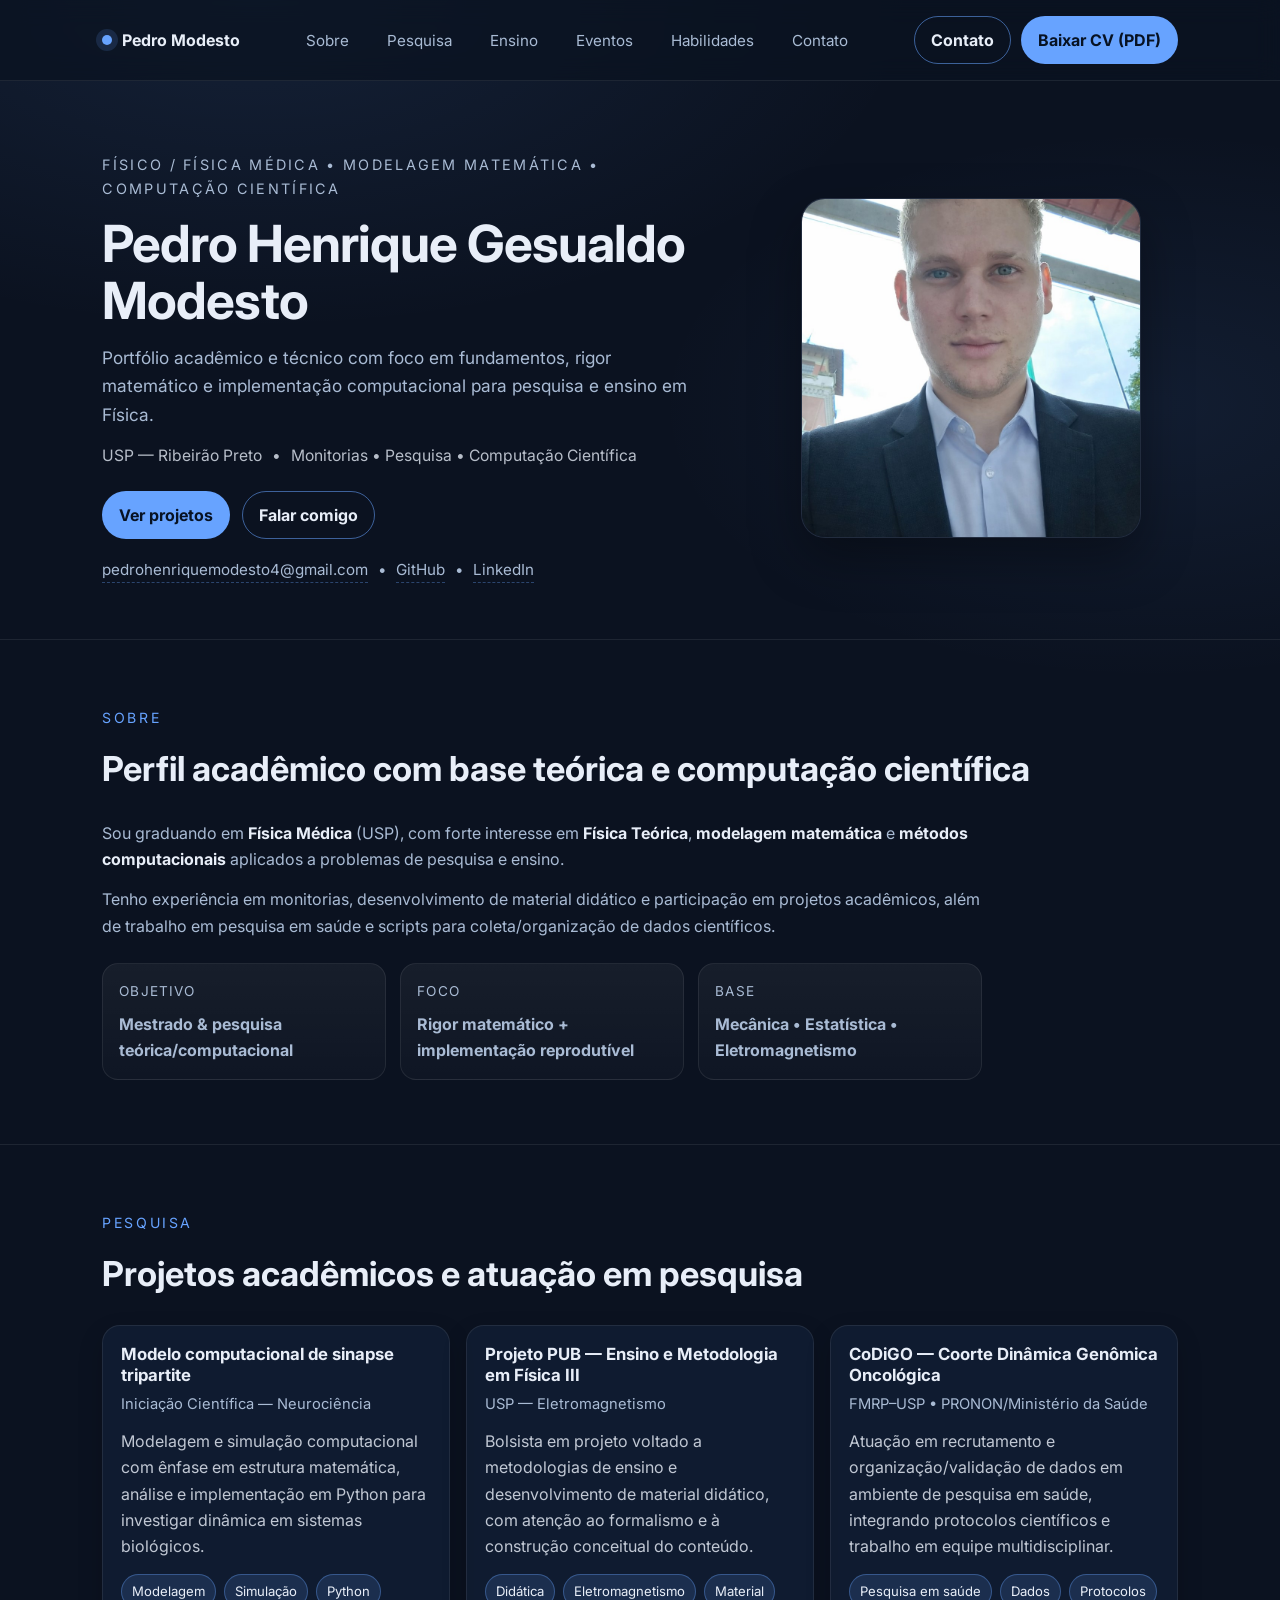
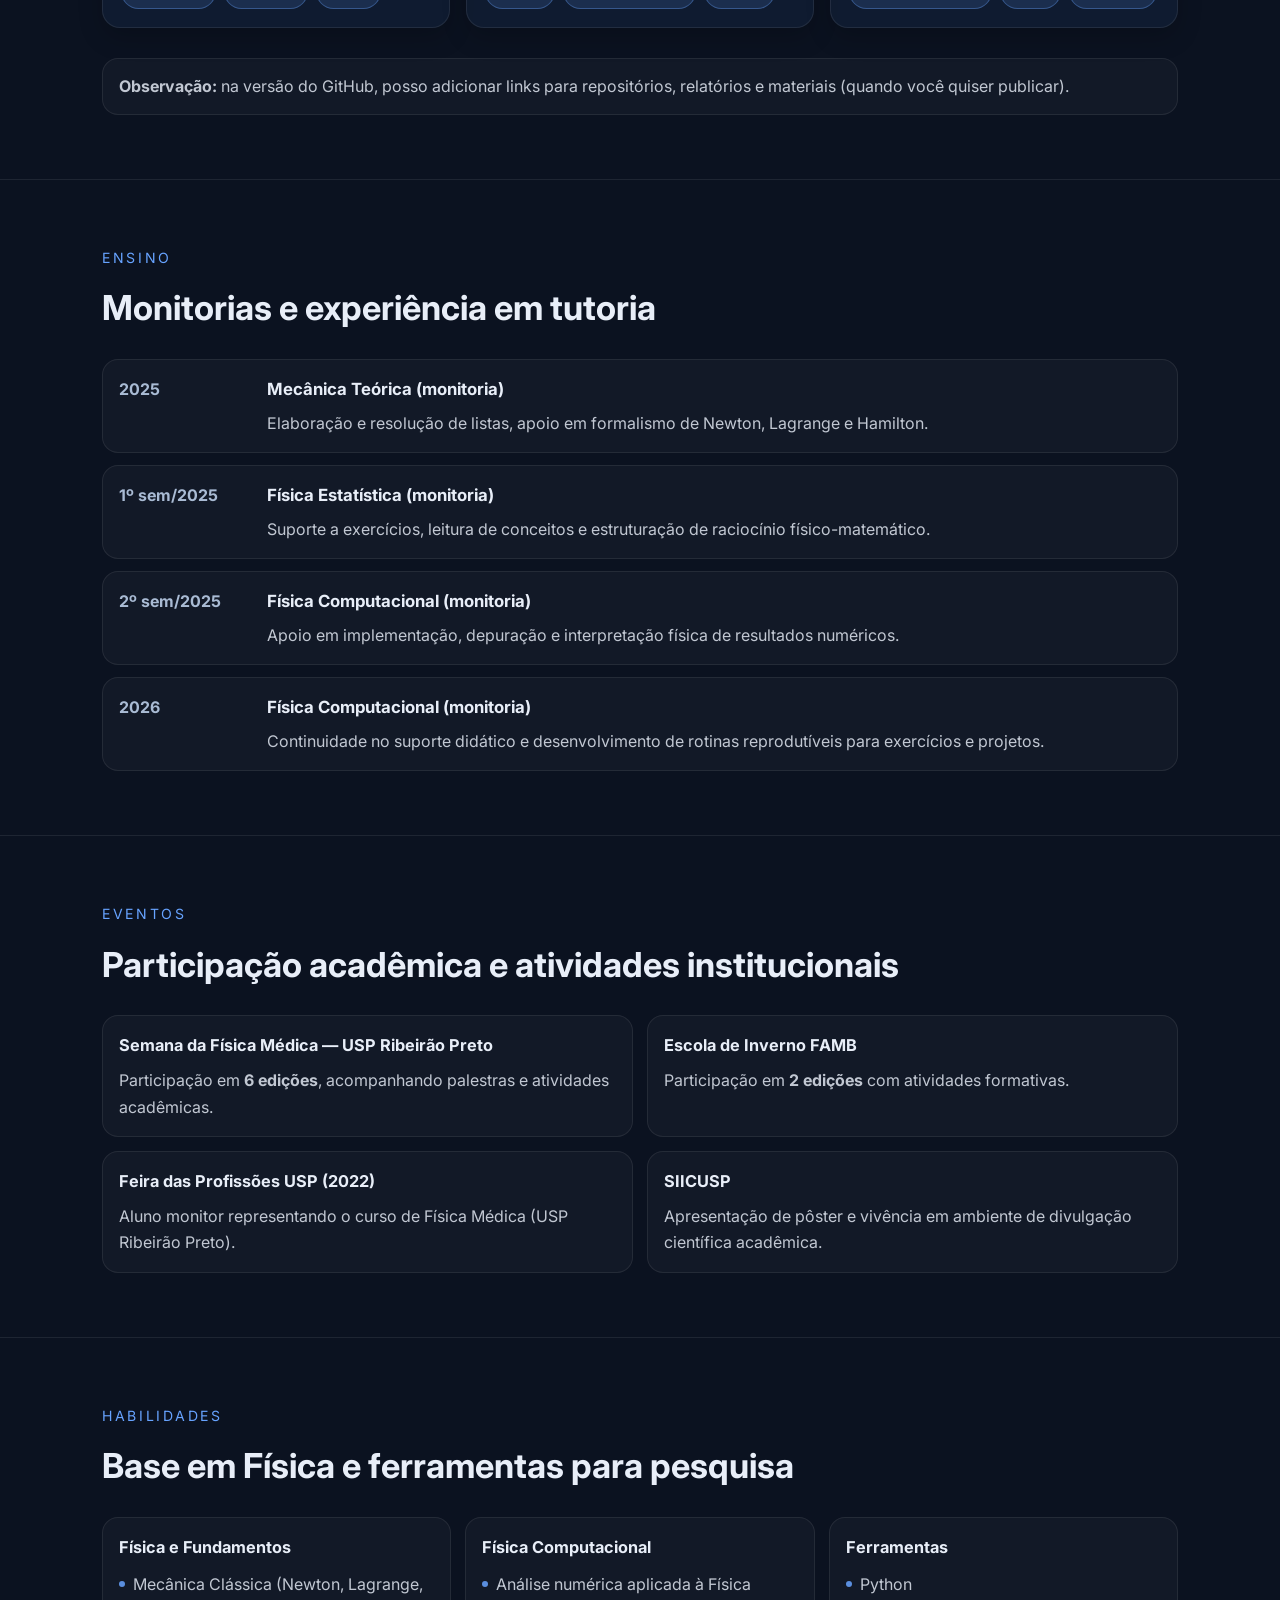
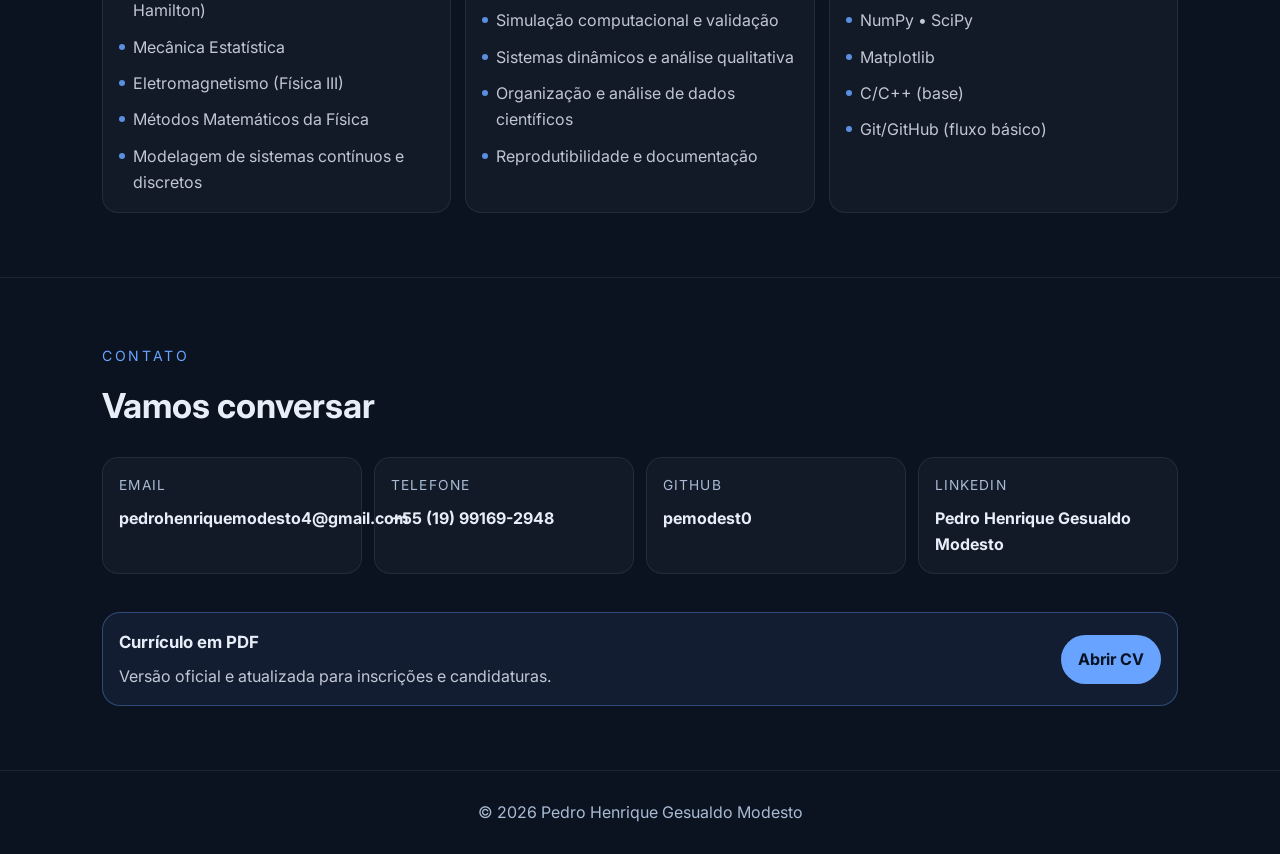
==== index.html @ 7eff6f42 "Add files via upload" ====
<!DOCTYPE html>
<html lang="pt-BR">
  <head>
    <meta charset="UTF-8" />
    <meta name="viewport" content="width=device-width, initial-scale=1.0" />
    <title>Pedro Henrique Gesualdo Modesto | Física Médica, Modelagem e Computação Científica</title>
    <meta name="description" content="Portfólio acadêmico e técnico de Pedro Henrique Gesualdo Modesto: Física Médica, modelagem matemática, computação científica, pesquisa e monitorias." />
    <link rel="stylesheet" href="styles.css" />
    <link rel="preconnect" href="https://fonts.googleapis.com" />
    <link rel="preconnect" href="https://fonts.gstatic.com" crossorigin />
    <link
      href="https://fonts.googleapis.com/css2?family=Inter:wght@300;400;500;600;700&display=swap"
      rel="stylesheet"
    />
  </head>

  <body>
    <header class="nav">
      <a class="nav__brand" href="#top" aria-label="Ir para o topo">
        <span class="nav__dot" aria-hidden="true"></span>
        <span>Pedro Modesto</span>
      </a>

      <nav class="nav__links" aria-label="Navegação">
        <a href="#sobre">Sobre</a>
        <a href="#pesquisa">Pesquisa</a>
        <a href="#ensino">Ensino</a>
        <a href="#eventos">Eventos</a>
        <a href="#habilidades">Habilidades</a>
        <a href="#contato">Contato</a>
      </nav>

      <div class="nav__cta">
        <a class="button button--ghost" href="#contato">Contato</a>
        <a class="button" href="CV_Pedro_Henrique_Gesualdo_Modesto_FINAL_OK.pdf" target="_blank" rel="noreferrer">
          Baixar CV (PDF)
        </a>
      </div>
    </header>

    <main id="top">
      <section class="hero">
        <div class="hero__content">
          <p class="hero__eyebrow">Físico / Física Médica • Modelagem Matemática • Computação Científica</p>
          <h1>Pedro Henrique Gesualdo Modesto</h1>
          <p class="hero__headline">
            Portfólio acadêmico e técnico com foco em fundamentos, rigor matemático e implementação computacional
            para pesquisa e ensino em Física.
          </p>

          <div class="hero__meta">
            <span>USP — Ribeirão Preto</span>
            <span>•</span>
            <span>Monitorias • Pesquisa • Computação Científica</span>
          </div>

          <div class="hero__cta">
            <a class="button" href="#pesquisa">Ver projetos</a>
            <a class="button button--ghost" href="#contato">Falar comigo</a>
          </div>

          <div class="hero__links">
            <a href="mailto:pedrohenriquemodesto4@gmail.com" aria-label="Enviar email">pedrohenriquemodesto4@gmail.com</a>
            <span>•</span>
            <a href="https://github.com/pemodest0" target="_blank" rel="noreferrer" aria-label="GitHub">GitHub</a>
            <span>•</span>
            <a
              href="https://www.linkedin.com/in/pedro-henrique-gesualdo-modesto-39a135272/"
              target="_blank"
              rel="noreferrer"
              aria-label="LinkedIn"
            >LinkedIn</a>
          </div>
        </div>

        <div class="hero__media" aria-label="Foto de perfil">
          <!--
            Coloque sua foto no repositório com o nome profile.jpg (ou altere o src abaixo).
            Dica: use uma foto em que o rosto esteja bem iluminado, fundo limpo, e corte 1:1.
          -->
          <img src="profile.jpg" alt="Foto de Pedro Henrique Gesualdo Modesto" />
        </div>
      </section>

      <section class="section" id="sobre">
        <div class="section__title">
          <span>Sobre</span>
          <h2>Perfil acadêmico com base teórica e computação científica</h2>
        </div>

        <div class="section__content">
          <p>
            Sou graduando em <strong>Física Médica</strong> (USP), com forte interesse em <strong>Física Teórica</strong>,
            <strong>modelagem matemática</strong> e <strong>métodos computacionais</strong> aplicados a problemas de pesquisa e ensino.
          </p>
          <p>
            Tenho experiência em monitorias, desenvolvimento de material didático e participação em projetos acadêmicos,
            além de trabalho em pesquisa em saúde e scripts para coleta/organização de dados científicos.
          </p>

          <div class="highlights">
            <div class="highlight">
              <div class="highlight__kicker">Objetivo</div>
              <div class="highlight__value">Mestrado & pesquisa teórica/computacional</div>
            </div>
            <div class="highlight">
              <div class="highlight__kicker">Foco</div>
              <div class="highlight__value">Rigor matemático + implementação reprodutível</div>
            </div>
            <div class="highlight">
              <div class="highlight__kicker">Base</div>
              <div class="highlight__value">Mecânica • Estatística • Eletromagnetismo</div>
            </div>
          </div>
        </div>
      </section>

      <section class="section" id="pesquisa">
        <div class="section__title">
          <span>Pesquisa</span>
          <h2>Projetos acadêmicos e atuação em pesquisa</h2>
        </div>

        <div class="cards">
          <article class="card">
            <div class="card__header">
              <h3>Modelo computacional de sinapse tripartite</h3>
              <p class="card__meta">Iniciação Científica — Neurociência</p>
            </div>
            <p class="card__body">
              Modelagem e simulação computacional com ênfase em estrutura matemática, análise e implementação em Python
              para investigar dinâmica em sistemas biológicos.
            </p>
            <div class="card__tags">
              <span>Modelagem</span><span>Simulação</span><span>Python</span>
            </div>
          </article>

          <article class="card">
            <div class="card__header">
              <h3>Projeto PUB — Ensino e Metodologia em Física III</h3>
              <p class="card__meta">USP — Eletromagnetismo</p>
            </div>
            <p class="card__body">
              Bolsista em projeto voltado a metodologias de ensino e desenvolvimento de material didático,
              com atenção ao formalismo e à construção conceitual do conteúdo.
            </p>
            <div class="card__tags">
              <span>Didática</span><span>Eletromagnetismo</span><span>Material</span>
            </div>
          </article>

          <article class="card">
            <div class="card__header">
              <h3>CoDiGO — Coorte Dinâmica Genômica Oncológica</h3>
              <p class="card__meta">FMRP–USP • PRONON/Ministério da Saúde</p>
            </div>
            <p class="card__body">
              Atuação em recrutamento e organização/validação de dados em ambiente de pesquisa em saúde,
              integrando protocolos científicos e trabalho em equipe multidisciplinar.
            </p>
            <div class="card__tags">
              <span>Pesquisa em saúde</span><span>Dados</span><span>Protocolos</span>
            </div>
          </article>
        </div>

        <div class="note">
          <strong>Observação:</strong> na versão do GitHub, posso adicionar links para repositórios, relatórios e materiais (quando você quiser publicar).
        </div>
      </section>

      <section class="section" id="ensino">
        <div class="section__title">
          <span>Ensino</span>
          <h2>Monitorias e experiência em tutoria</h2>
        </div>

        <div class="timeline">
          <div class="timeline__item">
            <div class="timeline__when">2025</div>
            <div class="timeline__what">
              <h3>Mecânica Teórica (monitoria)</h3>
              <p>Elaboração e resolução de listas, apoio em formalismo de Newton, Lagrange e Hamilton.</p>
            </div>
          </div>

          <div class="timeline__item">
            <div class="timeline__when">1º sem/2025</div>
            <div class="timeline__what">
              <h3>Física Estatística (monitoria)</h3>
              <p>Suporte a exercícios, leitura de conceitos e estruturação de raciocínio físico-matemático.</p>
            </div>
          </div>

          <div class="timeline__item">
            <div class="timeline__when">2º sem/2025</div>
            <div class="timeline__what">
              <h3>Física Computacional (monitoria)</h3>
              <p>Apoio em implementação, depuração e interpretação física de resultados numéricos.</p>
            </div>
          </div>

          <div class="timeline__item">
            <div class="timeline__when">2026</div>
            <div class="timeline__what">
              <h3>Física Computacional (monitoria)</h3>
              <p>Continuidade no suporte didático e desenvolvimento de rotinas reprodutíveis para exercícios e projetos.</p>
            </div>
          </div>
        </div>
      </section>

      <section class="section" id="eventos">
        <div class="section__title">
          <span>Eventos</span>
          <h2>Participação acadêmica e atividades institucionais</h2>
        </div>

        <div class="grid">
          <div class="grid__item">
            <h3>Semana da Física Médica — USP Ribeirão Preto</h3>
            <p>Participação em <strong>6 edições</strong>, acompanhando palestras e atividades acadêmicas.</p>
          </div>
          <div class="grid__item">
            <h3>Escola de Inverno FAMB</h3>
            <p>Participação em <strong>2 edições</strong> com atividades formativas.</p>
          </div>
          <div class="grid__item">
            <h3>Feira das Profissões USP (2022)</h3>
            <p>Aluno monitor representando o curso de Física Médica (USP Ribeirão Preto).</p>
          </div>
          <div class="grid__item">
            <h3>SIICUSP</h3>
            <p>Apresentação de pôster e vivência em ambiente de divulgação científica acadêmica.</p>
          </div>
        </div>
      </section>

      <section class="section" id="habilidades">
        <div class="section__title">
          <span>Habilidades</span>
          <h2>Base em Física e ferramentas para pesquisa</h2>
        </div>

        <div class="skills">
          <div class="skills__col">
            <h3>Física e Fundamentos</h3>
            <ul>
              <li>Mecânica Clássica (Newton, Lagrange, Hamilton)</li>
              <li>Mecânica Estatística</li>
              <li>Eletromagnetismo (Física III)</li>
              <li>Métodos Matemáticos da Física</li>
              <li>Modelagem de sistemas contínuos e discretos</li>
            </ul>
          </div>

          <div class="skills__col">
            <h3>Física Computacional</h3>
            <ul>
              <li>Análise numérica aplicada à Física</li>
              <li>Simulação computacional e validação</li>
              <li>Sistemas dinâmicos e análise qualitativa</li>
              <li>Organização e análise de dados científicos</li>
              <li>Reprodutibilidade e documentação</li>
            </ul>
          </div>

          <div class="skills__col">
            <h3>Ferramentas</h3>
            <ul>
              <li>Python</li>
              <li>NumPy • SciPy</li>
              <li>Matplotlib</li>
              <li>C/C++ (base)</li>
              <li>Git/GitHub (fluxo básico)</li>
            </ul>
          </div>
        </div>
      </section>

      <section class="section" id="contato">
        <div class="section__title">
          <span>Contato</span>
          <h2>Vamos conversar</h2>
        </div>

        <div class="contact">
          <a href="mailto:pedrohenriquemodesto4@gmail.com">
            <span class="contact__label">Email</span>
            <span class="contact__value">pedrohenriquemodesto4@gmail.com</span>
          </a>
          <a href="tel:+5519991692948">
            <span class="contact__label">Telefone</span>
            <span class="contact__value">+55 (19) 99169-2948</span>
          </a>
          <a href="https://github.com/pemodest0" target="_blank" rel="noreferrer">
            <span class="contact__label">GitHub</span>
            <span class="contact__value">pemodest0</span>
          </a>
          <a href="https://www.linkedin.com/in/pedro-henrique-gesualdo-modesto-39a135272/" target="_blank" rel="noreferrer">
            <span class="contact__label">LinkedIn</span>
            <span class="contact__value">Pedro Henrique Gesualdo Modesto</span>
          </a>
        </div>

        <div class="ctaBar">
          <div>
            <h3>Currículo em PDF</h3>
            <p>Versão oficial e atualizada para inscrições e candidaturas.</p>
          </div>
          <a class="button" href="CV_Pedro_Henrique_Gesualdo_Modesto_FINAL_OK.pdf" target="_blank" rel="noreferrer">Abrir CV</a>
        </div>
      </section>
    </main>

    <footer class="footer">
      <p>© <span id="year"></span> Pedro Henrique Gesualdo Modesto</p>
    </footer>

    <script>
      document.getElementById("year").textContent = new Date().getFullYear();
    </script>
  </body>
</html>
---- styles.css ----
:root{
  color-scheme: dark;
  --bg:#0b1220;
  --bg2:#0f1830;
  --panel:#121f36;
  --panel2:#0f1a2e;
  --text:#e8eef8;
  --muted:#a9bbd4;
  --line:rgba(255,255,255,.08);
  --accent:#67a3ff;
  --accent2:rgba(103,163,255,.15);
  --shadow:0 20px 50px rgba(0,0,0,.35);
}

*{box-sizing:border-box;margin:0;padding:0}
html{scroll-behavior:smooth}
body{
  font-family:"Inter",system-ui,-apple-system,Segoe UI,Roboto,Arial,sans-serif;
  background: radial-gradient(1200px 600px at 20% 0%, rgba(103,163,255,.10), transparent 55%),
              radial-gradient(900px 500px at 90% 10%, rgba(103,163,255,.08), transparent 55%),
              var(--bg);
  color:var(--text);
  line-height:1.65;
}

a{color:inherit;text-decoration:none}
img{max-width:100%;display:block}

.nav{
  position:sticky; top:0; z-index:50;
  display:flex; align-items:center; justify-content:space-between;
  padding:16px 8vw;
  background: rgba(11,18,32,.72);
  backdrop-filter: blur(12px);
  border-bottom:1px solid var(--line);
}

.nav__brand{display:flex; align-items:center; gap:10px; font-weight:700}
.nav__dot{
  width:10px;height:10px;border-radius:999px;
  background:var(--accent);
  box-shadow:0 0 0 6px rgba(103,163,255,.15);
}
.nav__links{display:flex; gap:18px; font-size:.95rem; color:var(--muted)}
.nav__links a{padding:8px 10px;border-radius:10px;transition:background .2s ease,color .2s ease}
.nav__links a:hover{background:rgba(255,255,255,.06);color:var(--text)}
.nav__cta{display:flex; gap:10px; align-items:center}

.button{
  display:inline-flex; align-items:center; justify-content:center;
  padding:10px 16px;
  border-radius:999px;
  background:var(--accent);
  color:#071223;
  font-weight:700;
  border:1px solid transparent;
  transition:transform .2s ease, box-shadow .2s ease, background .2s ease;
}
.button:hover{transform:translateY(-1px); box-shadow:0 12px 24px rgba(103,163,255,.25)}
.button--ghost{
  background:transparent;
  color:var(--text);
  border:1px solid rgba(103,163,255,.55);
}
.button--ghost:hover{background:rgba(103,163,255,.10); box-shadow:none}

.hero{
  display:grid;
  grid-template-columns: 1.25fr .85fr;
  gap:56px;
  padding:72px 8vw 56px;
  align-items:center;
  border-bottom:1px solid var(--line);
}
.hero__eyebrow{
  color:var(--muted);
  font-size:.9rem;
  letter-spacing:.16em;
  text-transform:uppercase;
  margin-bottom:14px;
}
.hero h1{
  font-size:clamp(2.2rem, 4vw, 3.35rem);
  line-height:1.12;
  letter-spacing:-.02em;
  margin-bottom:14px;
}
.hero__headline{
  color:var(--muted);
  font-size:1.08rem;
  max-width:58ch;
}
.hero__meta{
  margin-top:14px;
  color:rgba(232,238,248,.78);
  display:flex; gap:10px; flex-wrap:wrap;
  font-size:.98rem;
}
.hero__cta{margin-top:22px; display:flex; gap:12px; flex-wrap:wrap}
.hero__links{
  margin-top:18px;
  display:flex; gap:10px; flex-wrap:wrap;
  color:var(--muted);
  font-size:.95rem;
}
.hero__links a{border-bottom:1px dashed rgba(103,163,255,.35)}
.hero__links a:hover{color:var(--text); border-bottom-color:rgba(103,163,255,.75)}

.hero__media{display:flex; justify-content:center}
.hero__media img{
  width:min(340px, 90%);
  aspect-ratio:1/1;
  object-fit:cover;
  border-radius:24px;
  border:1px solid var(--line);
  box-shadow:var(--shadow);
  background:var(--panel2);
}

.section{
  padding:64px 8vw;
  border-bottom:1px solid var(--line);
  display:grid;
  gap:22px;
}
.section__title span{
  color:var(--accent);
  font-size:.88rem;
  letter-spacing:.18em;
  text-transform:uppercase;
}
.section__title h2{
  margin-top:10px;
  font-size:clamp(1.55rem, 2.7vw, 2.15rem);
}

.section__content{max-width:88ch; color:var(--muted); display:grid; gap:14px}
.section__content strong{color:var(--text)}

.highlights{
  margin-top:10px;
  display:grid;
  grid-template-columns:repeat(3, minmax(0, 1fr));
  gap:14px;
}
.highlight{
  background:linear-gradient(180deg, rgba(255,255,255,.05), rgba(255,255,255,.02));
  border:1px solid var(--line);
  border-radius:16px;
  padding:16px;
}
.highlight__kicker{color:var(--muted); font-size:.85rem; letter-spacing:.08em; text-transform:uppercase}
.highlight__value{margin-top:8px; font-weight:700}

.cards{
  display:grid;
  grid-template-columns:repeat(3, minmax(0,1fr));
  gap:16px;
}
.card{
  background:rgba(18,31,54,.75);
  border:1px solid var(--line);
  border-radius:18px;
  padding:18px;
  box-shadow:0 10px 25px rgba(0,0,0,.18);
  transition:transform .22s ease, border-color .22s ease;
}
.card:hover{transform:translateY(-3px); border-color:rgba(103,163,255,.45)}
.card__header h3{font-size:1.05rem; line-height:1.25}
.card__meta{color:var(--muted); font-size:.92rem; margin-top:6px}
.card__body{margin-top:12px; color:rgba(232,238,248,.82)}
.card__tags{margin-top:14px; display:flex; gap:8px; flex-wrap:wrap}
.card__tags span{
  font-size:.82rem;
  padding:6px 10px;
  border-radius:999px;
  background:var(--accent2);
  border:1px solid rgba(103,163,255,.35);
}

.note{
  margin-top:8px;
  padding:14px 16px;
  border:1px solid var(--line);
  border-radius:16px;
  background:rgba(255,255,255,.03);
  color:rgba(232,238,248,.82);
}

.timeline{display:grid; gap:12px}
.timeline__item{
  display:grid;
  grid-template-columns: 130px 1fr;
  gap:18px;
  padding:16px;
  border-radius:16px;
  border:1px solid var(--line);
  background:rgba(255,255,255,.03);
}
.timeline__when{color:var(--muted); font-weight:700}
.timeline__what h3{font-size:1.05rem}
.timeline__what p{margin-top:6px; color:rgba(232,238,248,.82)}

.grid{
  display:grid;
  grid-template-columns:repeat(2, minmax(0, 1fr));
  gap:14px;
}
.grid__item{
  border:1px solid var(--line);
  border-radius:16px;
  padding:16px;
  background:rgba(255,255,255,.03);
}
.grid__item h3{font-size:1.02rem}
.grid__item p{margin-top:8px; color:rgba(232,238,248,.82)}

.skills{
  display:grid;
  grid-template-columns:repeat(3, minmax(0, 1fr));
  gap:14px;
}
.skills__col{
  border:1px solid var(--line);
  border-radius:16px;
  padding:16px;
  background:rgba(255,255,255,.03);
}
.skills__col h3{font-size:1.02rem; margin-bottom:10px}
.skills__col ul{list-style:none; display:grid; gap:10px; color:rgba(232,238,248,.82)}
.skills__col li{
  padding-left:14px;
  position:relative;
}
.skills__col li::before{
  content:"";
  position:absolute; left:0; top:.62em;
  width:6px; height:6px; border-radius:999px;
  background:rgba(103,163,255,.85);
}

.contact{
  display:grid;
  grid-template-columns:repeat(4, minmax(0, 1fr));
  gap:12px;
}
.contact a{
  border:1px solid var(--line);
  border-radius:16px;
  padding:16px;
  background:rgba(255,255,255,.03);
  transition:transform .2s ease, border-color .2s ease;
}
.contact a:hover{transform:translateY(-2px); border-color:rgba(103,163,255,.45)}
.contact__label{display:block; color:var(--muted); font-size:.86rem; letter-spacing:.08em; text-transform:uppercase}
.contact__value{display:block; margin-top:8px; font-weight:700}

.ctaBar{
  margin-top:16px;
  border:1px solid rgba(103,163,255,.35);
  background:rgba(103,163,255,.08);
  border-radius:18px;
  padding:16px;
  display:flex;
  align-items:center;
  justify-content:space-between;
  gap:16px;
}
.ctaBar h3{font-size:1.05rem}
.ctaBar p{margin-top:6px; color:rgba(232,238,248,.82)}

.footer{
  padding:28px 8vw;
  text-align:center;
  color:var(--muted);
}

@media (max-width: 980px){
  .hero{grid-template-columns:1fr; gap:28px}
  .hero__media{justify-content:flex-start}
  .cards{grid-template-columns:1fr}
  .highlights{grid-template-columns:1fr}
  .skills{grid-template-columns:1fr}
  .grid{grid-template-columns:1fr}
  .contact{grid-template-columns:1fr}
  .timeline__item{grid-template-columns:1fr}
  .nav__links{display:none}
  .nav__cta{gap:8px}
}
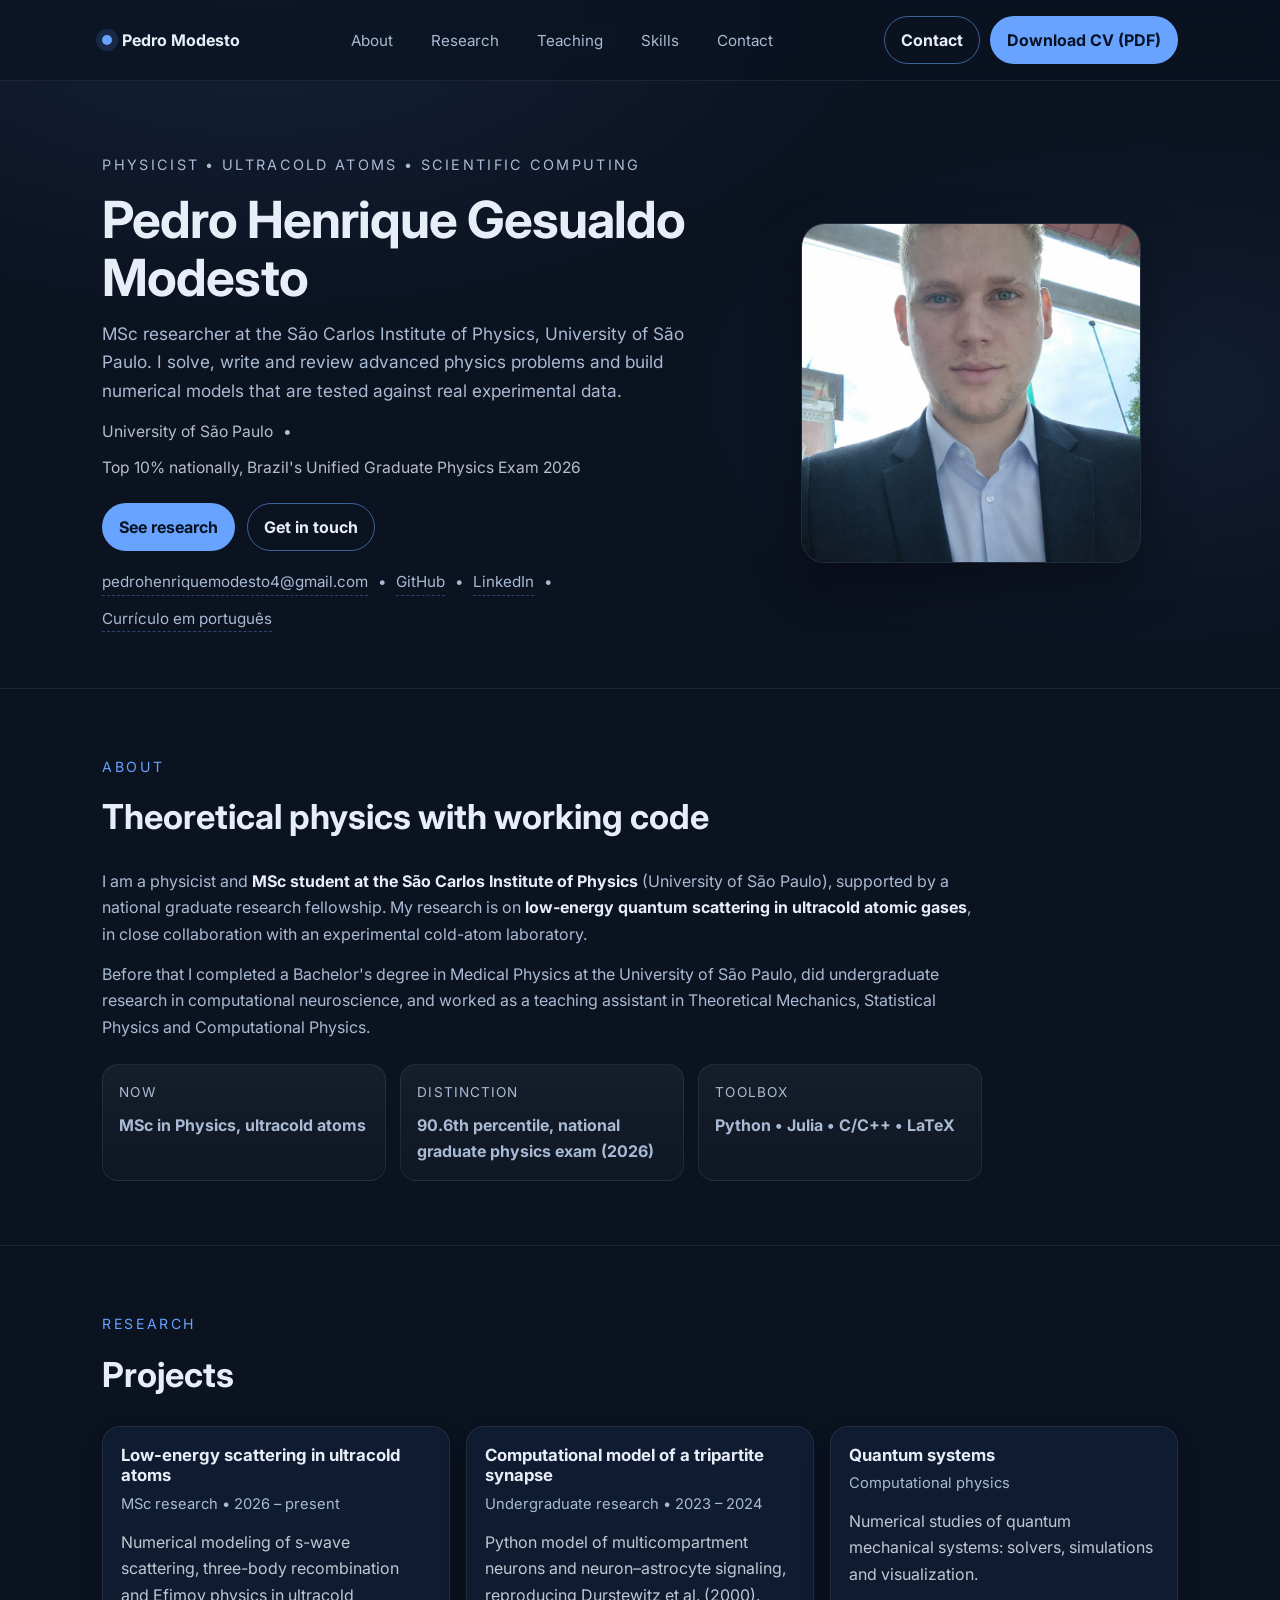
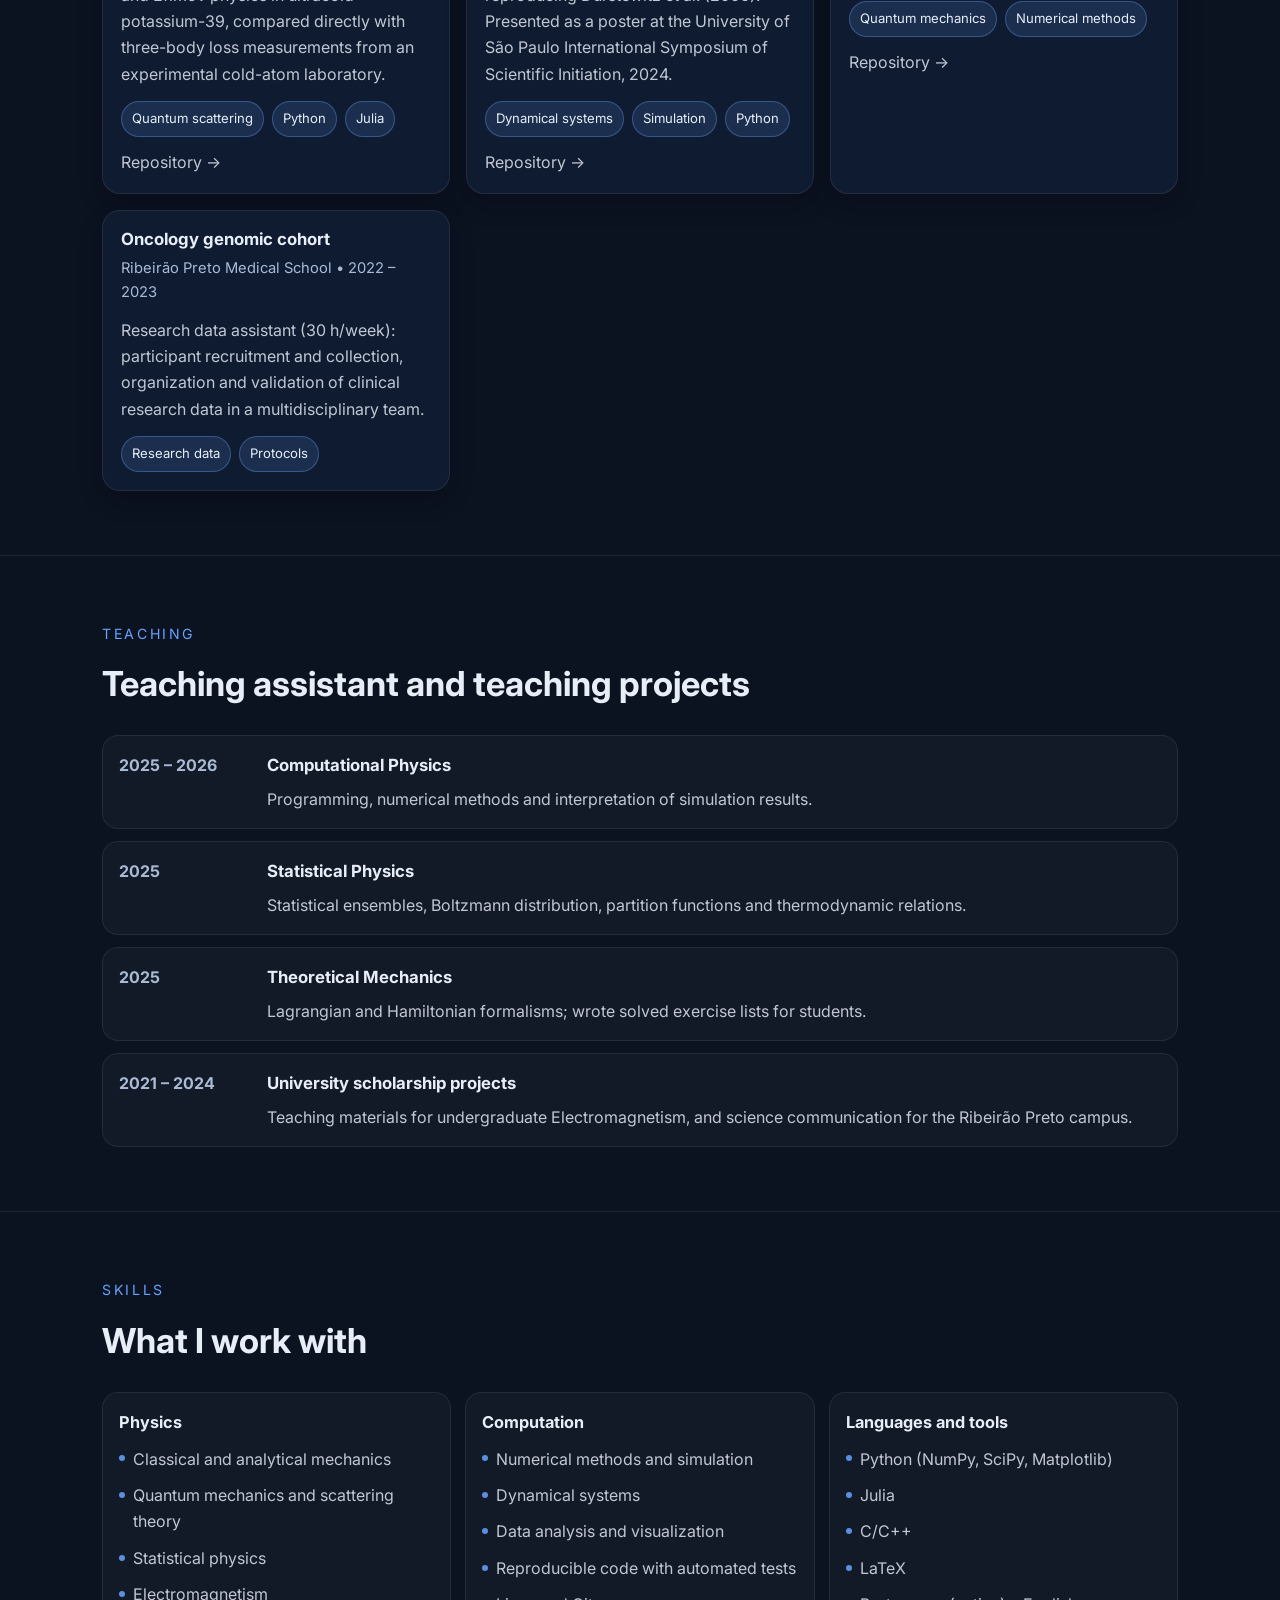
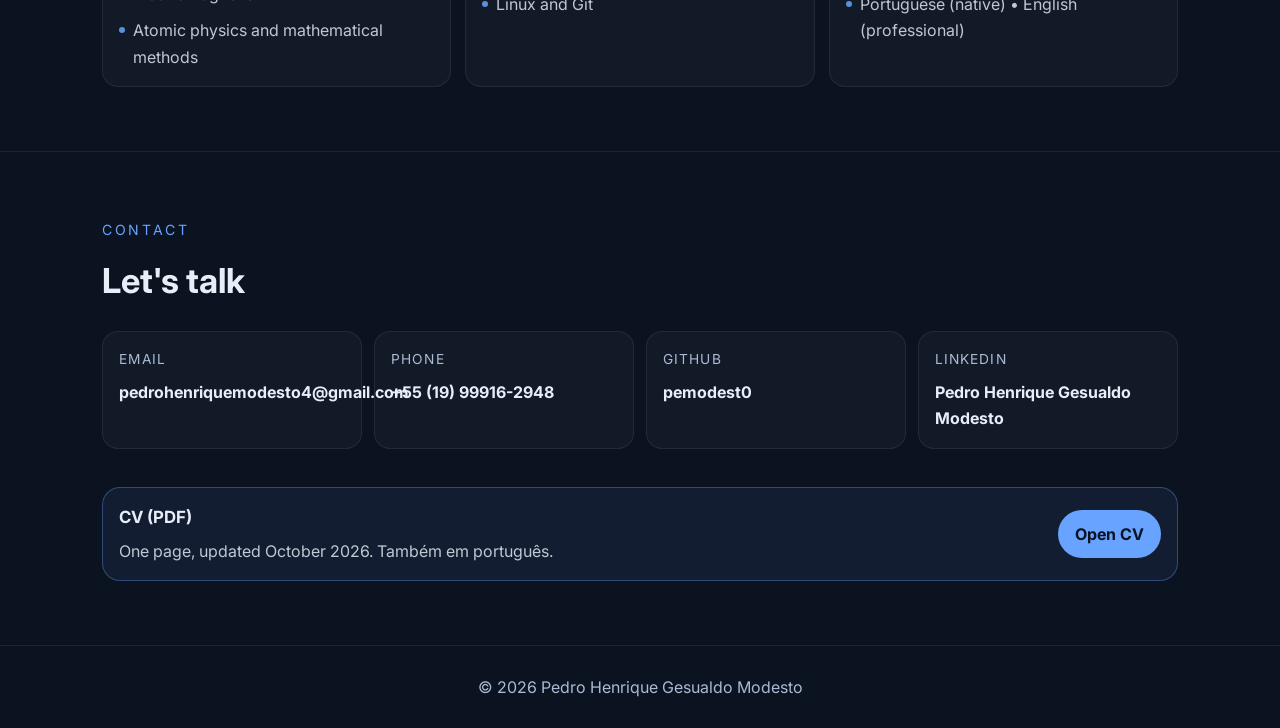
==== commit 32b4cde4: "Update portfolio: English version, MSc research, new CVs" ====
--- a/index.html
+++ b/index.html
@@ -1,10 +1,10 @@
 <!DOCTYPE html>
-<html lang="pt-BR">
+<html lang="en">
   <head>
     <meta charset="UTF-8" />
     <meta name="viewport" content="width=device-width, initial-scale=1.0" />
-    <title>Pedro Henrique Gesualdo Modesto | Física Médica, Modelagem e Computação Científica</title>
-    <meta name="description" content="Portfólio acadêmico e técnico de Pedro Henrique Gesualdo Modesto: Física Médica, modelagem matemática, computação científica, pesquisa e monitorias." />
+    <title>Pedro Henrique Gesualdo Modesto | Physicist, Ultracold Atoms, Scientific Computing</title>
+    <meta name="description" content="Pedro Henrique Gesualdo Modesto: physicist and MSc researcher in ultracold atoms at the University of São Paulo. Scientific Python, numerical modeling and physics problem solving." />
     <link rel="stylesheet" href="styles.css" />
     <link rel="preconnect" href="https://fonts.googleapis.com" />
     <link rel="preconnect" href="https://fonts.gstatic.com" crossorigin />
@@ -16,273 +16,246 @@
 
   <body>
     <header class="nav">
-      <a class="nav__brand" href="#top" aria-label="Ir para o topo">
+      <a class="nav__brand" href="#top" aria-label="Back to top">
         <span class="nav__dot" aria-hidden="true"></span>
         <span>Pedro Modesto</span>
       </a>
 
-      <nav class="nav__links" aria-label="Navegação">
-        <a href="#sobre">Sobre</a>
-        <a href="#pesquisa">Pesquisa</a>
-        <a href="#ensino">Ensino</a>
-        <a href="#eventos">Eventos</a>
-        <a href="#habilidades">Habilidades</a>
-        <a href="#contato">Contato</a>
+      <nav class="nav__links" aria-label="Navigation">
+        <a href="#about">About</a>
+        <a href="#research">Research</a>
+        <a href="#teaching">Teaching</a>
+        <a href="#skills">Skills</a>
+        <a href="#contact">Contact</a>
       </nav>
 
       <div class="nav__cta">
-        <a class="button button--ghost" href="#contato">Contato</a>
-        <a class="button" href="CV_Pedro_Henrique_Gesualdo_Modesto_FINAL_OK.pdf" target="_blank" rel="noreferrer">
-          Baixar CV (PDF)
-        </a>
+        <a class="button button--ghost" href="#contact">Contact</a>
+        <a class="button" href="CV_Pedro_Modesto_EN.pdf" target="_blank" rel="noreferrer">Download CV (PDF)</a>
       </div>
     </header>
 
     <main id="top">
       <section class="hero">
         <div class="hero__content">
-          <p class="hero__eyebrow">Físico / Física Médica • Modelagem Matemática • Computação Científica</p>
+          <p class="hero__eyebrow">Physicist • Ultracold Atoms • Scientific Computing</p>
           <h1>Pedro Henrique Gesualdo Modesto</h1>
           <p class="hero__headline">
-            Portfólio acadêmico e técnico com foco em fundamentos, rigor matemático e implementação computacional
-            para pesquisa e ensino em Física.
+            MSc researcher at the São Carlos Institute of Physics, University of São Paulo. I solve, write and review
+            advanced physics problems and build numerical models that are tested against real experimental data.
           </p>
 
           <div class="hero__meta">
-            <span>USP — Ribeirão Preto</span>
-            <span>•</span>
-            <span>Monitorias • Pesquisa • Computação Científica</span>
+            <span>University of São Paulo</span>
+            <span>•</span>
+            <span>Top 10% nationally, Brazil's Unified Graduate Physics Exam 2026</span>
           </div>
 
           <div class="hero__cta">
-            <a class="button" href="#pesquisa">Ver projetos</a>
-            <a class="button button--ghost" href="#contato">Falar comigo</a>
+            <a class="button" href="#research">See research</a>
+            <a class="button button--ghost" href="#contact">Get in touch</a>
           </div>
 
           <div class="hero__links">
-            <a href="mailto:pedrohenriquemodesto4@gmail.com" aria-label="Enviar email">pedrohenriquemodesto4@gmail.com</a>
-            <span>•</span>
-            <a href="https://github.com/pemodest0" target="_blank" rel="noreferrer" aria-label="GitHub">GitHub</a>
-            <span>•</span>
-            <a
-              href="https://www.linkedin.com/in/pedro-henrique-gesualdo-modesto-39a135272/"
-              target="_blank"
-              rel="noreferrer"
-              aria-label="LinkedIn"
-            >LinkedIn</a>
-          </div>
-        </div>
-
-        <div class="hero__media" aria-label="Foto de perfil">
-          <!--
-            Coloque sua foto no repositório com o nome profile.jpg (ou altere o src abaixo).
-            Dica: use uma foto em que o rosto esteja bem iluminado, fundo limpo, e corte 1:1.
-          -->
-          <img src="profile.jpg" alt="Foto de Pedro Henrique Gesualdo Modesto" />
-        </div>
-      </section>
-
-      <section class="section" id="sobre">
-        <div class="section__title">
-          <span>Sobre</span>
-          <h2>Perfil acadêmico com base teórica e computação científica</h2>
+            <a href="mailto:pedrohenriquemodesto4@gmail.com">pedrohenriquemodesto4@gmail.com</a>
+            <span>•</span>
+            <a href="https://github.com/pemodest0" target="_blank" rel="noreferrer">GitHub</a>
+            <span>•</span>
+            <a href="https://www.linkedin.com/in/pedro-henrique-gesualdo-modesto-39a135272/" target="_blank" rel="noreferrer">LinkedIn</a>
+            <span>•</span>
+            <a href="CV_Pedro_Modesto_PT.pdf" target="_blank" rel="noreferrer">Currículo em português</a>
+          </div>
+        </div>
+
+        <div class="hero__media" aria-label="Profile photo">
+          <img src="profile.jpg" alt="Pedro Henrique Gesualdo Modesto" />
+        </div>
+      </section>
+
+      <section class="section" id="about">
+        <div class="section__title">
+          <span>About</span>
+          <h2>Theoretical physics with working code</h2>
         </div>
 
         <div class="section__content">
           <p>
-            Sou graduando em <strong>Física Médica</strong> (USP), com forte interesse em <strong>Física Teórica</strong>,
-            <strong>modelagem matemática</strong> e <strong>métodos computacionais</strong> aplicados a problemas de pesquisa e ensino.
+            I am a physicist and <strong>MSc student at the São Carlos Institute of Physics</strong> (University of São Paulo),
+            supported by a national graduate research fellowship. My research is on <strong>low-energy quantum scattering in
+            ultracold atomic gases</strong>, in close collaboration with an experimental cold-atom laboratory.
           </p>
           <p>
-            Tenho experiência em monitorias, desenvolvimento de material didático e participação em projetos acadêmicos,
-            além de trabalho em pesquisa em saúde e scripts para coleta/organização de dados científicos.
+            Before that I completed a Bachelor's degree in Medical Physics at the University of São Paulo, did undergraduate research
+            in computational neuroscience, and worked as a teaching assistant in Theoretical Mechanics, Statistical Physics and
+            Computational Physics.
           </p>
 
           <div class="highlights">
             <div class="highlight">
-              <div class="highlight__kicker">Objetivo</div>
-              <div class="highlight__value">Mestrado & pesquisa teórica/computacional</div>
+              <div class="highlight__kicker">Now</div>
+              <div class="highlight__value">MSc in Physics, ultracold atoms</div>
             </div>
             <div class="highlight">
-              <div class="highlight__kicker">Foco</div>
-              <div class="highlight__value">Rigor matemático + implementação reprodutível</div>
+              <div class="highlight__kicker">Distinction</div>
+              <div class="highlight__value">90.6th percentile, national graduate physics exam (2026)</div>
             </div>
             <div class="highlight">
-              <div class="highlight__kicker">Base</div>
-              <div class="highlight__value">Mecânica • Estatística • Eletromagnetismo</div>
-            </div>
-          </div>
-        </div>
-      </section>
-
-      <section class="section" id="pesquisa">
-        <div class="section__title">
-          <span>Pesquisa</span>
-          <h2>Projetos acadêmicos e atuação em pesquisa</h2>
+              <div class="highlight__kicker">Toolbox</div>
+              <div class="highlight__value">Python • Julia • C/C++ • LaTeX</div>
+            </div>
+          </div>
+        </div>
+      </section>
+
+      <section class="section" id="research">
+        <div class="section__title">
+          <span>Research</span>
+          <h2>Projects</h2>
         </div>
 
         <div class="cards">
           <article class="card">
             <div class="card__header">
-              <h3>Modelo computacional de sinapse tripartite</h3>
-              <p class="card__meta">Iniciação Científica — Neurociência</p>
-            </div>
-            <p class="card__body">
-              Modelagem e simulação computacional com ênfase em estrutura matemática, análise e implementação em Python
-              para investigar dinâmica em sistemas biológicos.
-            </p>
-            <div class="card__tags">
-              <span>Modelagem</span><span>Simulação</span><span>Python</span>
-            </div>
-          </article>
-
-          <article class="card">
-            <div class="card__header">
-              <h3>Projeto PUB — Ensino e Metodologia em Física III</h3>
-              <p class="card__meta">USP — Eletromagnetismo</p>
-            </div>
-            <p class="card__body">
-              Bolsista em projeto voltado a metodologias de ensino e desenvolvimento de material didático,
-              com atenção ao formalismo e à construção conceitual do conteúdo.
-            </p>
-            <div class="card__tags">
-              <span>Didática</span><span>Eletromagnetismo</span><span>Material</span>
-            </div>
-          </article>
-
-          <article class="card">
-            <div class="card__header">
-              <h3>CoDiGO — Coorte Dinâmica Genômica Oncológica</h3>
-              <p class="card__meta">FMRP–USP • PRONON/Ministério da Saúde</p>
-            </div>
-            <p class="card__body">
-              Atuação em recrutamento e organização/validação de dados em ambiente de pesquisa em saúde,
-              integrando protocolos científicos e trabalho em equipe multidisciplinar.
-            </p>
-            <div class="card__tags">
-              <span>Pesquisa em saúde</span><span>Dados</span><span>Protocolos</span>
-            </div>
-          </article>
-        </div>
-
-        <div class="note">
-          <strong>Observação:</strong> na versão do GitHub, posso adicionar links para repositórios, relatórios e materiais (quando você quiser publicar).
-        </div>
-      </section>
-
-      <section class="section" id="ensino">
-        <div class="section__title">
-          <span>Ensino</span>
-          <h2>Monitorias e experiência em tutoria</h2>
+              <h3>Low-energy scattering in ultracold atoms</h3>
+              <p class="card__meta">MSc research • 2026 – present</p>
+            </div>
+            <p class="card__body">
+              Numerical modeling of s-wave scattering, three-body recombination and Efimov physics in ultracold potassium-39,
+              compared directly with three-body loss measurements from an experimental cold-atom laboratory.
+            </p>
+            <div class="card__tags">
+              <span>Quantum scattering</span><span>Python</span><span>Julia</span>
+            </div>
+            <p class="card__body"><a href="https://github.com/pemodest0/Low-energy-scattering" target="_blank" rel="noreferrer">Repository →</a></p>
+          </article>
+
+          <article class="card">
+            <div class="card__header">
+              <h3>Computational model of a tripartite synapse</h3>
+              <p class="card__meta">Undergraduate research • 2023 – 2024</p>
+            </div>
+            <p class="card__body">
+              Python model of multicompartment neurons and neuron–astrocyte signaling, reproducing Durstewitz et al. (2000).
+              Presented as a poster at the University of São Paulo International Symposium of Scientific Initiation, 2024.
+            </p>
+            <div class="card__tags">
+              <span>Dynamical systems</span><span>Simulation</span><span>Python</span>
+            </div>
+            <p class="card__body"><a href="https://github.com/pemodest0/Modelo-computacional-de-uma-sinapse-tripartite" target="_blank" rel="noreferrer">Repository →</a></p>
+          </article>
+
+          <article class="card">
+            <div class="card__header">
+              <h3>Quantum systems</h3>
+              <p class="card__meta">Computational physics</p>
+            </div>
+            <p class="card__body">
+              Numerical studies of quantum mechanical systems: solvers, simulations and visualization.
+            </p>
+            <div class="card__tags">
+              <span>Quantum mechanics</span><span>Numerical methods</span>
+            </div>
+            <p class="card__body"><a href="https://github.com/pemodest0/Quantum-systems" target="_blank" rel="noreferrer">Repository →</a></p>
+          </article>
+
+          <article class="card">
+            <div class="card__header">
+              <h3>Oncology genomic cohort</h3>
+              <p class="card__meta">Ribeirão Preto Medical School • 2022 – 2023</p>
+            </div>
+            <p class="card__body">
+              Research data assistant (30 h/week): participant recruitment and collection, organization and validation of
+              clinical research data in a multidisciplinary team.
+            </p>
+            <div class="card__tags">
+              <span>Research data</span><span>Protocols</span>
+            </div>
+          </article>
+        </div>
+      </section>
+
+      <section class="section" id="teaching">
+        <div class="section__title">
+          <span>Teaching</span>
+          <h2>Teaching assistant and teaching projects</h2>
         </div>
 
         <div class="timeline">
           <div class="timeline__item">
+            <div class="timeline__when">2025 – 2026</div>
+            <div class="timeline__what">
+              <h3>Computational Physics</h3>
+              <p>Programming, numerical methods and interpretation of simulation results.</p>
+            </div>
+          </div>
+          <div class="timeline__item">
             <div class="timeline__when">2025</div>
             <div class="timeline__what">
-              <h3>Mecânica Teórica (monitoria)</h3>
-              <p>Elaboração e resolução de listas, apoio em formalismo de Newton, Lagrange e Hamilton.</p>
-            </div>
-          </div>
-
-          <div class="timeline__item">
-            <div class="timeline__when">1º sem/2025</div>
-            <div class="timeline__what">
-              <h3>Física Estatística (monitoria)</h3>
-              <p>Suporte a exercícios, leitura de conceitos e estruturação de raciocínio físico-matemático.</p>
-            </div>
-          </div>
-
-          <div class="timeline__item">
-            <div class="timeline__when">2º sem/2025</div>
-            <div class="timeline__what">
-              <h3>Física Computacional (monitoria)</h3>
-              <p>Apoio em implementação, depuração e interpretação física de resultados numéricos.</p>
-            </div>
-          </div>
-
-          <div class="timeline__item">
-            <div class="timeline__when">2026</div>
-            <div class="timeline__what">
-              <h3>Física Computacional (monitoria)</h3>
-              <p>Continuidade no suporte didático e desenvolvimento de rotinas reprodutíveis para exercícios e projetos.</p>
-            </div>
-          </div>
-        </div>
-      </section>
-
-      <section class="section" id="eventos">
-        <div class="section__title">
-          <span>Eventos</span>
-          <h2>Participação acadêmica e atividades institucionais</h2>
-        </div>
-
-        <div class="grid">
-          <div class="grid__item">
-            <h3>Semana da Física Médica — USP Ribeirão Preto</h3>
-            <p>Participação em <strong>6 edições</strong>, acompanhando palestras e atividades acadêmicas.</p>
-          </div>
-          <div class="grid__item">
-            <h3>Escola de Inverno FAMB</h3>
-            <p>Participação em <strong>2 edições</strong> com atividades formativas.</p>
-          </div>
-          <div class="grid__item">
-            <h3>Feira das Profissões USP (2022)</h3>
-            <p>Aluno monitor representando o curso de Física Médica (USP Ribeirão Preto).</p>
-          </div>
-          <div class="grid__item">
-            <h3>SIICUSP</h3>
-            <p>Apresentação de pôster e vivência em ambiente de divulgação científica acadêmica.</p>
-          </div>
-        </div>
-      </section>
-
-      <section class="section" id="habilidades">
-        <div class="section__title">
-          <span>Habilidades</span>
-          <h2>Base em Física e ferramentas para pesquisa</h2>
+              <h3>Statistical Physics</h3>
+              <p>Statistical ensembles, Boltzmann distribution, partition functions and thermodynamic relations.</p>
+            </div>
+          </div>
+          <div class="timeline__item">
+            <div class="timeline__when">2025</div>
+            <div class="timeline__what">
+              <h3>Theoretical Mechanics</h3>
+              <p>Lagrangian and Hamiltonian formalisms; wrote solved exercise lists for students.</p>
+            </div>
+          </div>
+          <div class="timeline__item">
+            <div class="timeline__when">2021 – 2024</div>
+            <div class="timeline__what">
+              <h3>University scholarship projects</h3>
+              <p>Teaching materials for undergraduate Electromagnetism, and science communication for the Ribeirão Preto campus.</p>
+            </div>
+          </div>
+        </div>
+      </section>
+
+      <section class="section" id="skills">
+        <div class="section__title">
+          <span>Skills</span>
+          <h2>What I work with</h2>
         </div>
 
         <div class="skills">
           <div class="skills__col">
-            <h3>Física e Fundamentos</h3>
+            <h3>Physics</h3>
             <ul>
-              <li>Mecânica Clássica (Newton, Lagrange, Hamilton)</li>
-              <li>Mecânica Estatística</li>
-              <li>Eletromagnetismo (Física III)</li>
-              <li>Métodos Matemáticos da Física</li>
-              <li>Modelagem de sistemas contínuos e discretos</li>
+              <li>Classical and analytical mechanics</li>
+              <li>Quantum mechanics and scattering theory</li>
+              <li>Statistical physics</li>
+              <li>Electromagnetism</li>
+              <li>Atomic physics and mathematical methods</li>
             </ul>
           </div>
-
           <div class="skills__col">
-            <h3>Física Computacional</h3>
+            <h3>Computation</h3>
             <ul>
-              <li>Análise numérica aplicada à Física</li>
-              <li>Simulação computacional e validação</li>
-              <li>Sistemas dinâmicos e análise qualitativa</li>
-              <li>Organização e análise de dados científicos</li>
-              <li>Reprodutibilidade e documentação</li>
+              <li>Numerical methods and simulation</li>
+              <li>Dynamical systems</li>
+              <li>Data analysis and visualization</li>
+              <li>Reproducible code with automated tests</li>
+              <li>Linux and Git</li>
             </ul>
           </div>
-
           <div class="skills__col">
-            <h3>Ferramentas</h3>
+            <h3>Languages and tools</h3>
             <ul>
-              <li>Python</li>
-              <li>NumPy • SciPy</li>
-              <li>Matplotlib</li>
-              <li>C/C++ (base)</li>
-              <li>Git/GitHub (fluxo básico)</li>
+              <li>Python (NumPy, SciPy, Matplotlib)</li>
+              <li>Julia</li>
+              <li>C/C++</li>
+              <li>LaTeX</li>
+              <li>Portuguese (native) • English (professional)</li>
             </ul>
           </div>
         </div>
       </section>
 
-      <section class="section" id="contato">
-        <div class="section__title">
-          <span>Contato</span>
-          <h2>Vamos conversar</h2>
+      <section class="section" id="contact">
+        <div class="section__title">
+          <span>Contact</span>
+          <h2>Let's talk</h2>
         </div>
 
         <div class="contact">
@@ -290,9 +263,9 @@
             <span class="contact__label">Email</span>
             <span class="contact__value">pedrohenriquemodesto4@gmail.com</span>
           </a>
-          <a href="tel:+5519991692948">
-            <span class="contact__label">Telefone</span>
-            <span class="contact__value">+55 (19) 99169-2948</span>
+          <a href="tel:+5519999162948">
+            <span class="contact__label">Phone</span>
+            <span class="contact__value">+55 (19) 99916-2948</span>
           </a>
           <a href="https://github.com/pemodest0" target="_blank" rel="noreferrer">
             <span class="contact__label">GitHub</span>
@@ -306,10 +279,10 @@
 
         <div class="ctaBar">
           <div>
-            <h3>Currículo em PDF</h3>
-            <p>Versão oficial e atualizada para inscrições e candidaturas.</p>
-          </div>
-          <a class="button" href="CV_Pedro_Henrique_Gesualdo_Modesto_FINAL_OK.pdf" target="_blank" rel="noreferrer">Abrir CV</a>
+            <h3>CV (PDF)</h3>
+            <p>One page, updated October 2026. Também em português.</p>
+          </div>
+          <a class="button" href="CV_Pedro_Modesto_EN.pdf" target="_blank" rel="noreferrer">Open CV</a>
         </div>
       </section>
     </main>
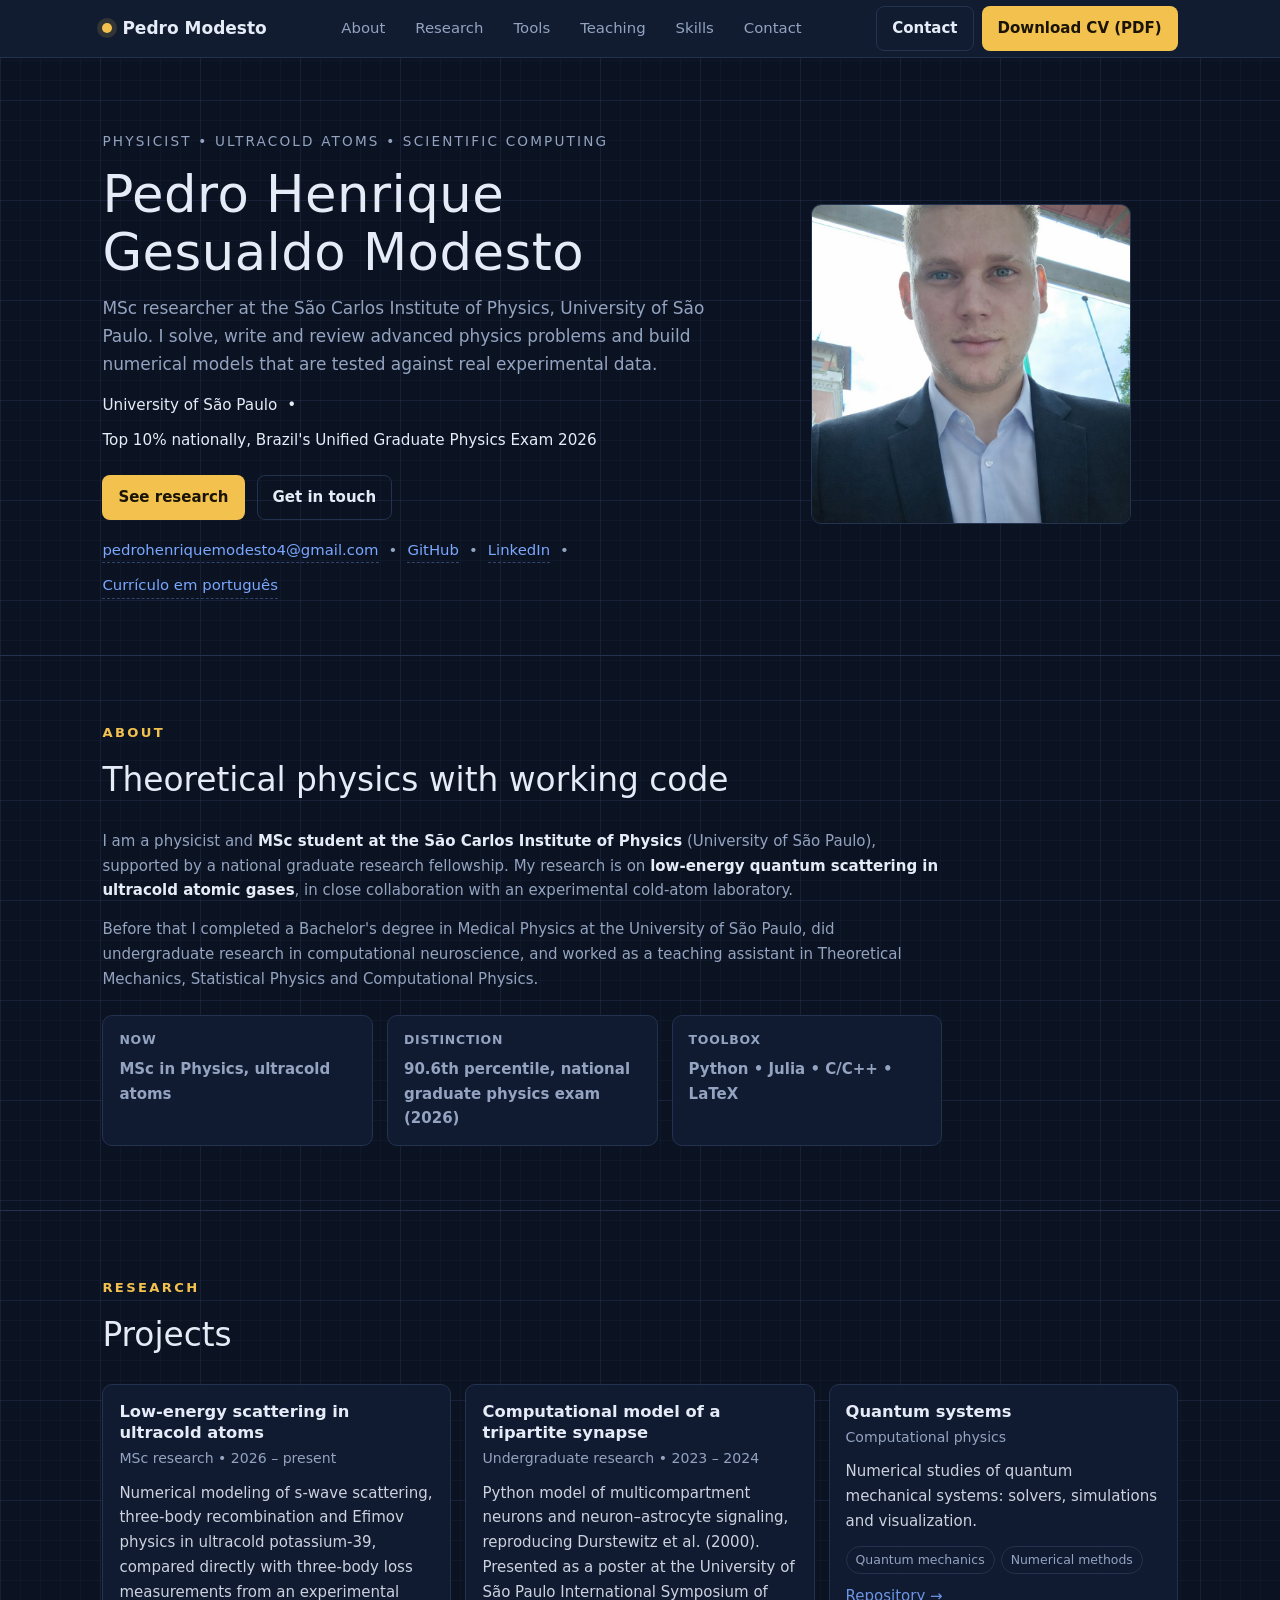
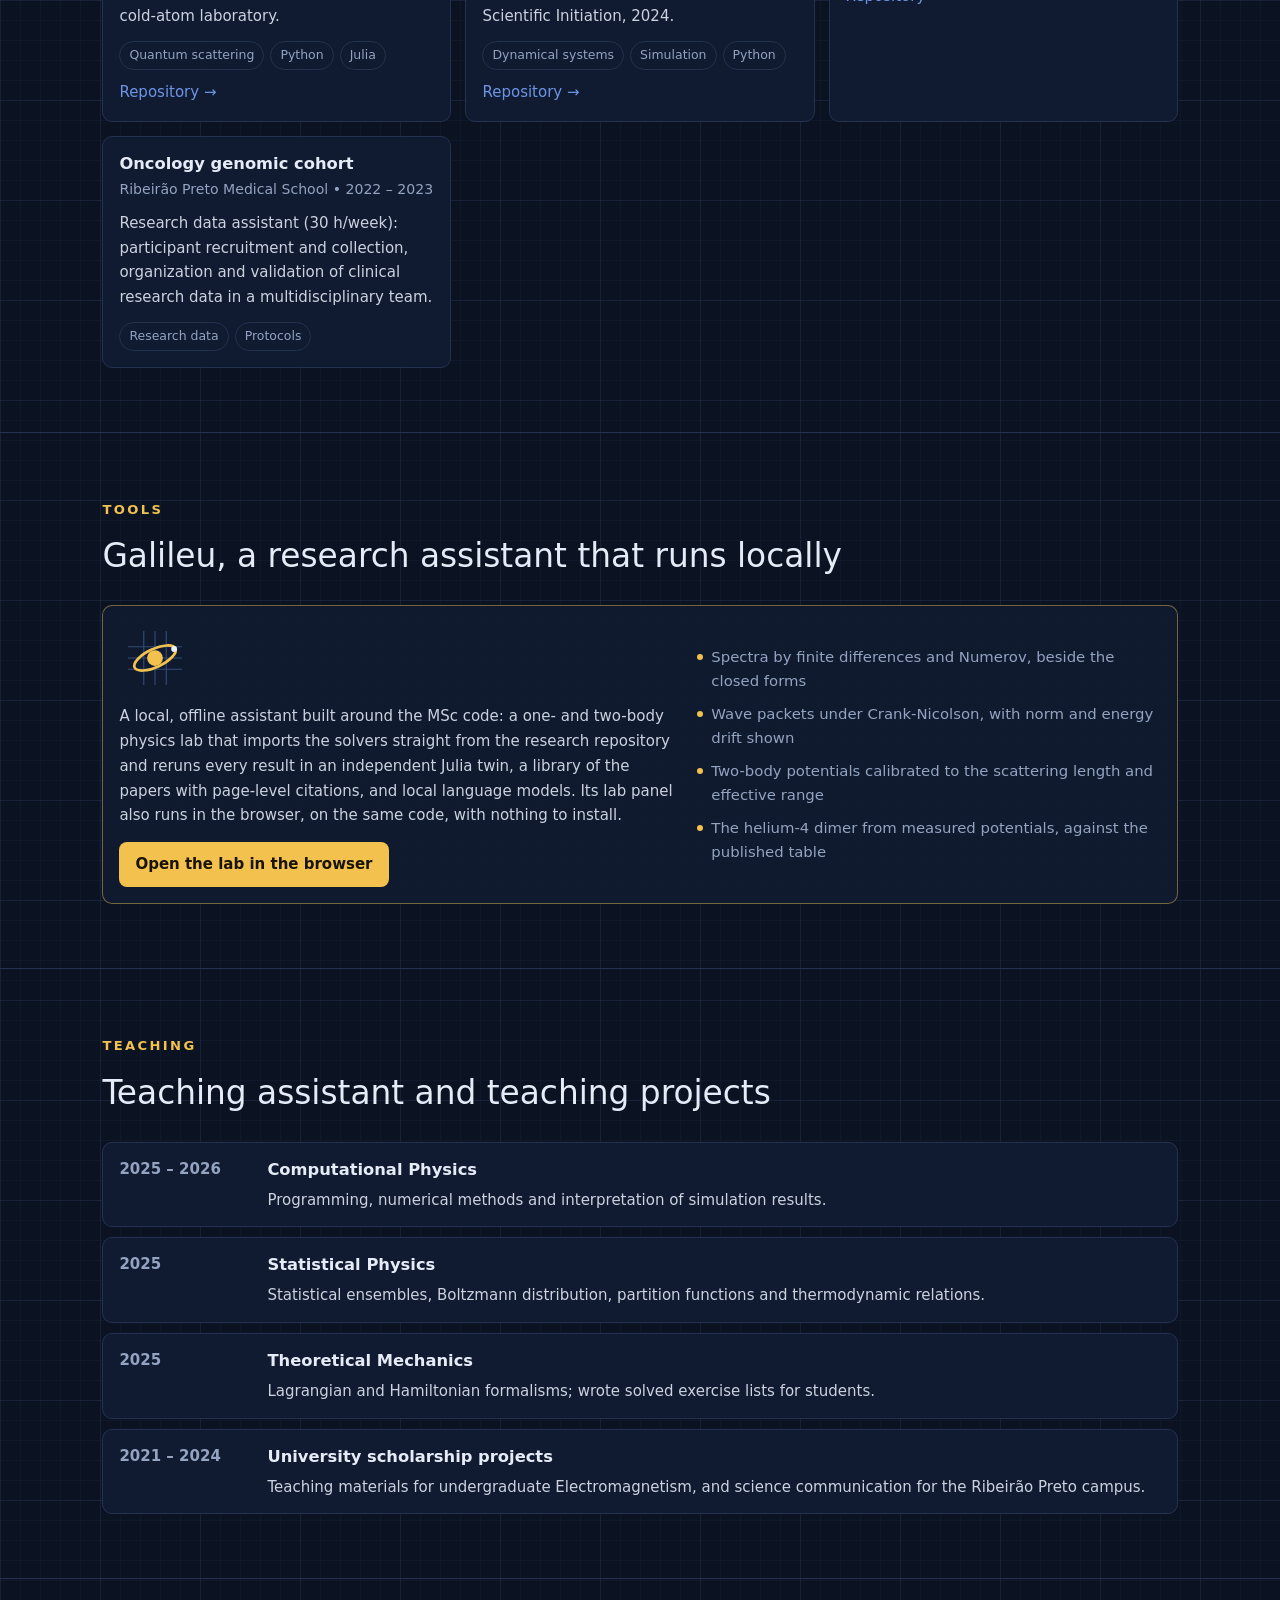
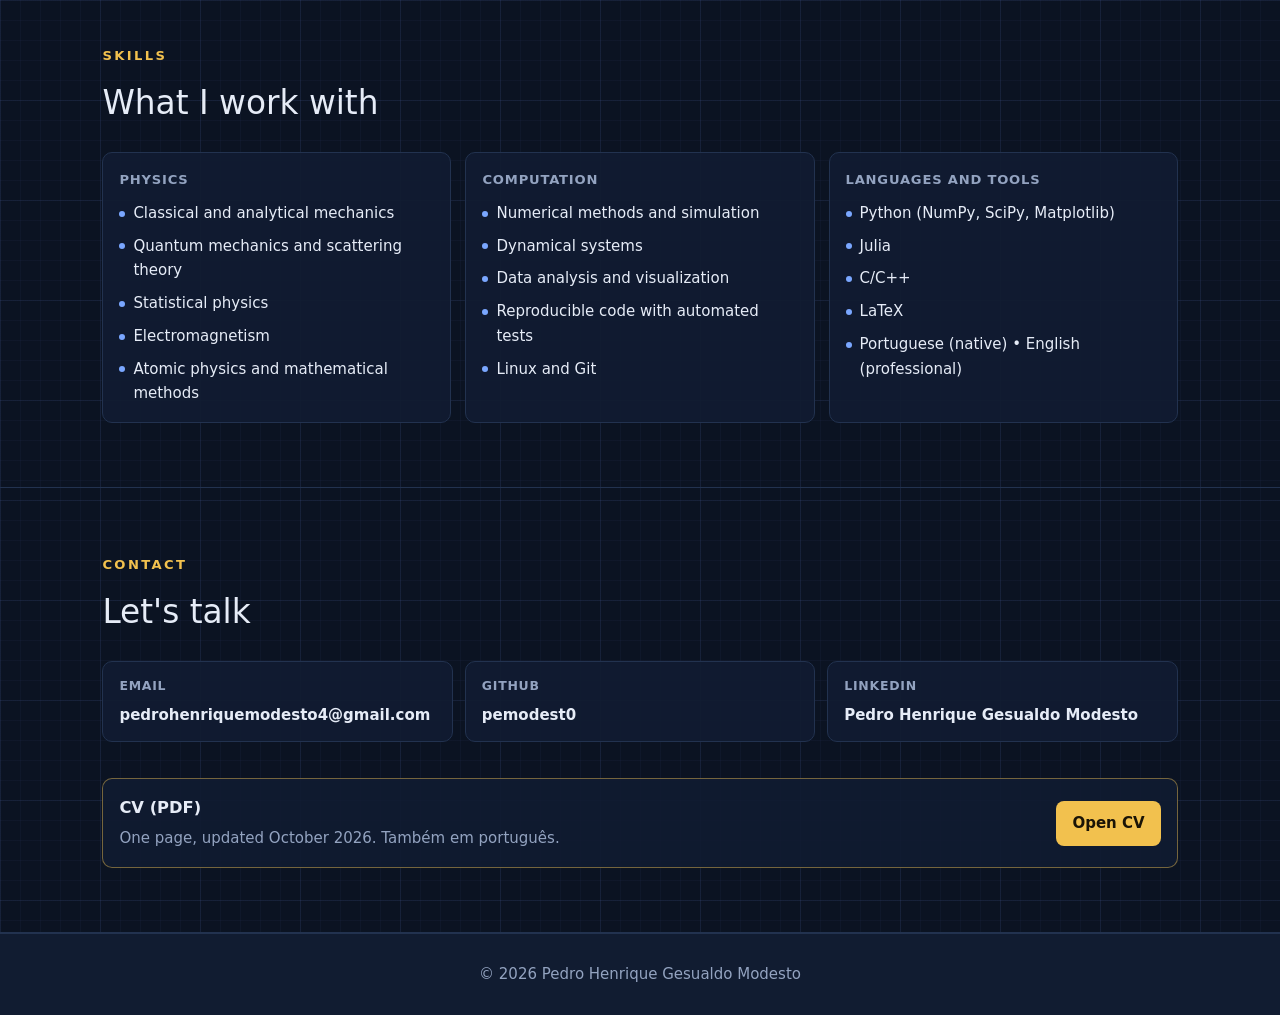
==== commit a9faf1a4: "Galileu look, browser lab, no phone number Restyle with the Galileu panel tokens; add galileu/, the " ====
--- a/index.html
+++ b/index.html
@@ -6,12 +6,6 @@
     <title>Pedro Henrique Gesualdo Modesto | Physicist, Ultracold Atoms, Scientific Computing</title>
     <meta name="description" content="Pedro Henrique Gesualdo Modesto: physicist and MSc researcher in ultracold atoms at the University of São Paulo. Scientific Python, numerical modeling and physics problem solving." />
     <link rel="stylesheet" href="styles.css" />
-    <link rel="preconnect" href="https://fonts.googleapis.com" />
-    <link rel="preconnect" href="https://fonts.gstatic.com" crossorigin />
-    <link
-      href="https://fonts.googleapis.com/css2?family=Inter:wght@300;400;500;600;700&display=swap"
-      rel="stylesheet"
-    />
   </head>
 
   <body>
@@ -24,6 +18,7 @@
       <nav class="nav__links" aria-label="Navigation">
         <a href="#about">About</a>
         <a href="#research">Research</a>
+        <a href="#tools">Tools</a>
         <a href="#teaching">Teaching</a>
         <a href="#skills">Skills</a>
         <a href="#contact">Contact</a>
@@ -174,6 +169,34 @@
         </div>
       </section>
 
+      <section class="section" id="tools">
+        <div class="section__title">
+          <span>Tools</span>
+          <h2>Galileu, a research assistant that runs locally</h2>
+        </div>
+
+        <article class="card card--feature">
+          <div>
+            <img src="galileu/icon.svg" alt="" />
+            <p class="card__body">
+              A local, offline assistant built around the MSc code: a one- and two-body physics lab that imports the solvers
+              straight from the research repository and reruns every result in an independent Julia twin, a library of the
+              papers with page-level citations, and local language models. Its lab panel also runs in the browser, on the
+              same code, with nothing to install.
+            </p>
+            <div class="card__cta">
+              <a class="button" href="galileu/">Open the lab in the browser</a>
+            </div>
+          </div>
+          <ul>
+            <li>Spectra by finite differences and Numerov, beside the closed forms</li>
+            <li>Wave packets under Crank-Nicolson, with norm and energy drift shown</li>
+            <li>Two-body potentials calibrated to the scattering length and effective range</li>
+            <li>The helium-4 dimer from measured potentials, against the published table</li>
+          </ul>
+        </article>
+      </section>
+
       <section class="section" id="teaching">
         <div class="section__title">
           <span>Teaching</span>
@@ -263,10 +286,6 @@
             <span class="contact__label">Email</span>
             <span class="contact__value">pedrohenriquemodesto4@gmail.com</span>
           </a>
-          <a href="tel:+5519999162948">
-            <span class="contact__label">Phone</span>
-            <span class="contact__value">+55 (19) 99916-2948</span>
-          </a>
           <a href="https://github.com/pemodest0" target="_blank" rel="noreferrer">
             <span class="contact__label">GitHub</span>
             <span class="contact__value">pemodest0</span>
--- a/styles.css
+++ b/styles.css
@@ -1,24 +1,29 @@
+/* Same tokens as the Galileu panel (galileu/style.css): navy panels, gold accent, Hilbert-space grid. */
 :root{
   color-scheme: dark;
-  --bg:#0b1220;
-  --bg2:#0f1830;
-  --panel:#121f36;
-  --panel2:#0f1a2e;
-  --text:#e8eef8;
-  --muted:#a9bbd4;
-  --line:rgba(255,255,255,.08);
-  --accent:#67a3ff;
-  --accent2:rgba(103,163,255,.15);
-  --shadow:0 20px 50px rgba(0,0,0,.35);
+  --bg:#0b1322;
+  --panel:#111c31;
+  --panel-2:#16233d;
+  --line:#22324f;
+  --text:#e6ecf7;
+  --muted:#93a3c0;
+  --accent:#f2c14e;
+  --blue:#7aa7ff;
+  --radius:10px;
 }
 
 *{box-sizing:border-box;margin:0;padding:0}
 html{scroll-behavior:smooth}
 body{
-  font-family:"Inter",system-ui,-apple-system,Segoe UI,Roboto,Arial,sans-serif;
-  background: radial-gradient(1200px 600px at 20% 0%, rgba(103,163,255,.10), transparent 55%),
-              radial-gradient(900px 500px at 90% 10%, rgba(103,163,255,.08), transparent 55%),
-              var(--bg);
+  font-family:"Segoe UI",system-ui,-apple-system,Roboto,Arial,sans-serif;
+  font-size:15px;
+  background-color:var(--bg);
+  background-image:
+    linear-gradient(rgba(122,167,255,.07) 1px, transparent 1px),
+    linear-gradient(90deg, rgba(122,167,255,.07) 1px, transparent 1px),
+    linear-gradient(rgba(122,167,255,.035) 1px, transparent 1px),
+    linear-gradient(90deg, rgba(122,167,255,.035) 1px, transparent 1px);
+  background-size:100px 100px, 100px 100px, 20px 20px, 20px 20px;
   color:var(--text);
   line-height:1.65;
 }
@@ -28,262 +33,137 @@
 
 .nav{
   position:sticky; top:0; z-index:50;
-  display:flex; align-items:center; justify-content:space-between;
-  padding:16px 8vw;
-  background: rgba(11,18,32,.72);
-  backdrop-filter: blur(12px);
+  display:flex; align-items:center; justify-content:space-between; gap:18px;
+  padding:0 8vw; height:58px;
+  background:var(--panel);
   border-bottom:1px solid var(--line);
 }
-
-.nav__brand{display:flex; align-items:center; gap:10px; font-weight:700}
+.nav__brand{display:flex; align-items:center; gap:10px; font-weight:600; font-size:17px}
 .nav__dot{
   width:10px;height:10px;border-radius:999px;
   background:var(--accent);
-  box-shadow:0 0 0 6px rgba(103,163,255,.15);
+  box-shadow:0 0 0 5px rgba(242,193,78,.15);
 }
-.nav__links{display:flex; gap:18px; font-size:.95rem; color:var(--muted)}
-.nav__links a{padding:8px 10px;border-radius:10px;transition:background .2s ease,color .2s ease}
-.nav__links a:hover{background:rgba(255,255,255,.06);color:var(--text)}
-.nav__cta{display:flex; gap:10px; align-items:center}
+.nav__links{display:flex; gap:4px; font-size:.93rem; color:var(--muted)}
+.nav__links a{padding:6px 12px;border-radius:8px;border:1px solid transparent;transition:background .2s ease,color .2s ease}
+.nav__links a:hover{background:var(--panel-2);border-color:var(--line);color:var(--text)}
+.nav__cta{display:flex; gap:8px; align-items:center}
 
 .button{
   display:inline-flex; align-items:center; justify-content:center;
-  padding:10px 16px;
-  border-radius:999px;
+  padding:9px 15px;
+  border-radius:8px;
   background:var(--accent);
-  color:#071223;
-  font-weight:700;
+  color:#1a1406;
+  font-weight:600;
   border:1px solid transparent;
-  transition:transform .2s ease, box-shadow .2s ease, background .2s ease;
+  transition:transform .2s ease, box-shadow .2s ease;
 }
-.button:hover{transform:translateY(-1px); box-shadow:0 12px 24px rgba(103,163,255,.25)}
-.button--ghost{
-  background:transparent;
-  color:var(--text);
-  border:1px solid rgba(103,163,255,.55);
-}
-.button--ghost:hover{background:rgba(103,163,255,.10); box-shadow:none}
+.button:hover{transform:translateY(-1px); box-shadow:0 10px 22px rgba(242,193,78,.18)}
+.button--ghost{background:transparent; color:var(--text); border:1px solid var(--line)}
+.button--ghost:hover{border-color:var(--blue); box-shadow:none}
 
 .hero{
   display:grid;
-  grid-template-columns: 1.25fr .85fr;
+  grid-template-columns:1.25fr .85fr;
   gap:56px;
   padding:72px 8vw 56px;
   align-items:center;
   border-bottom:1px solid var(--line);
 }
-.hero__eyebrow{
-  color:var(--muted);
-  font-size:.9rem;
-  letter-spacing:.16em;
-  text-transform:uppercase;
-  margin-bottom:14px;
-}
-.hero h1{
-  font-size:clamp(2.2rem, 4vw, 3.35rem);
-  line-height:1.12;
-  letter-spacing:-.02em;
-  margin-bottom:14px;
-}
-.hero__headline{
-  color:var(--muted);
-  font-size:1.08rem;
-  max-width:58ch;
-}
-.hero__meta{
-  margin-top:14px;
-  color:rgba(232,238,248,.78);
-  display:flex; gap:10px; flex-wrap:wrap;
-  font-size:.98rem;
-}
+.hero__eyebrow{color:var(--muted); font-size:.85rem; letter-spacing:.16em; text-transform:uppercase; margin-bottom:14px}
+.hero h1{font-weight:300; font-size:clamp(2.2rem, 4vw, 3.3rem); line-height:1.12; letter-spacing:.01em; margin-bottom:14px}
+.hero__headline{color:var(--muted); font-size:1.06rem; max-width:58ch}
+.hero__meta{margin-top:14px; color:var(--text); display:flex; gap:10px; flex-wrap:wrap; font-size:.95rem}
 .hero__cta{margin-top:22px; display:flex; gap:12px; flex-wrap:wrap}
-.hero__links{
-  margin-top:18px;
-  display:flex; gap:10px; flex-wrap:wrap;
-  color:var(--muted);
-  font-size:.95rem;
-}
-.hero__links a{border-bottom:1px dashed rgba(103,163,255,.35)}
-.hero__links a:hover{color:var(--text); border-bottom-color:rgba(103,163,255,.75)}
+.hero__links{margin-top:18px; display:flex; gap:10px; flex-wrap:wrap; color:var(--muted); font-size:.93rem}
+.hero__links a{color:var(--blue); border-bottom:1px dashed rgba(122,167,255,.35)}
+.hero__links a:hover{border-bottom-color:var(--blue)}
 
 .hero__media{display:flex; justify-content:center}
 .hero__media img{
-  width:min(340px, 90%);
+  width:min(320px, 90%);
   aspect-ratio:1/1;
   object-fit:cover;
-  border-radius:24px;
+  border-radius:var(--radius);
   border:1px solid var(--line);
-  box-shadow:var(--shadow);
-  background:var(--panel2);
+  background:var(--panel);
 }
 
-.section{
-  padding:64px 8vw;
-  border-bottom:1px solid var(--line);
-  display:grid;
-  gap:22px;
-}
-.section__title span{
-  color:var(--accent);
-  font-size:.88rem;
-  letter-spacing:.18em;
-  text-transform:uppercase;
-}
-.section__title h2{
-  margin-top:10px;
-  font-size:clamp(1.55rem, 2.7vw, 2.15rem);
-}
+.section{padding:64px 8vw; border-bottom:1px solid var(--line); display:grid; gap:22px}
+.section__title span{color:var(--accent); font-size:.82rem; font-weight:600; letter-spacing:.18em; text-transform:uppercase}
+.section__title h2{margin-top:8px; font-weight:400; font-size:clamp(1.5rem, 2.6vw, 2.05rem)}
 
 .section__content{max-width:88ch; color:var(--muted); display:grid; gap:14px}
 .section__content strong{color:var(--text)}
 
-.highlights{
-  margin-top:10px;
-  display:grid;
-  grid-template-columns:repeat(3, minmax(0, 1fr));
-  gap:14px;
-}
-.highlight{
-  background:linear-gradient(180deg, rgba(255,255,255,.05), rgba(255,255,255,.02));
+/* every boxed element is the Galileu card: navy panel, thin line, 10px corners */
+.highlight,.card,.timeline__item,.grid__item,.skills__col,.contact a,.ctaBar{
+  background:rgba(17,28,49,.92);
   border:1px solid var(--line);
-  border-radius:16px;
-  padding:16px;
-}
-.highlight__kicker{color:var(--muted); font-size:.85rem; letter-spacing:.08em; text-transform:uppercase}
-.highlight__value{margin-top:8px; font-weight:700}
-
-.cards{
-  display:grid;
-  grid-template-columns:repeat(3, minmax(0,1fr));
-  gap:16px;
-}
-.card{
-  background:rgba(18,31,54,.75);
-  border:1px solid var(--line);
-  border-radius:18px;
-  padding:18px;
-  box-shadow:0 10px 25px rgba(0,0,0,.18);
-  transition:transform .22s ease, border-color .22s ease;
-}
-.card:hover{transform:translateY(-3px); border-color:rgba(103,163,255,.45)}
-.card__header h3{font-size:1.05rem; line-height:1.25}
-.card__meta{color:var(--muted); font-size:.92rem; margin-top:6px}
-.card__body{margin-top:12px; color:rgba(232,238,248,.82)}
-.card__tags{margin-top:14px; display:flex; gap:8px; flex-wrap:wrap}
-.card__tags span{
-  font-size:.82rem;
-  padding:6px 10px;
-  border-radius:999px;
-  background:var(--accent2);
-  border:1px solid rgba(103,163,255,.35);
+  border-radius:var(--radius);
 }
 
-.note{
-  margin-top:8px;
-  padding:14px 16px;
-  border:1px solid var(--line);
-  border-radius:16px;
-  background:rgba(255,255,255,.03);
-  color:rgba(232,238,248,.82);
+.highlights{margin-top:10px; display:grid; grid-template-columns:repeat(3, minmax(0, 1fr)); gap:14px}
+.highlight{padding:14px 16px}
+.highlight__kicker{color:var(--muted); font-size:.78rem; font-weight:600; letter-spacing:.06em; text-transform:uppercase}
+.highlight__value{margin-top:6px; font-weight:600}
+
+.cards{display:grid; grid-template-columns:repeat(3, minmax(0,1fr)); gap:14px}
+.card{padding:16px; transition:border-color .2s ease}
+.card:hover{border-color:var(--blue)}
+.card__header h3{font-size:1.02rem; font-weight:600; line-height:1.3}
+.card__meta{color:var(--muted); font-size:.88rem; margin-top:4px}
+.card__body{margin-top:10px; color:var(--text); opacity:.88}
+.card__body a{color:var(--blue)}
+.card__tags{margin-top:12px; display:flex; gap:6px; flex-wrap:wrap}
+.card__tags span{font-size:.78rem; padding:3px 9px; border-radius:999px; border:1px solid var(--line); color:var(--muted)}
+
+.card--feature{display:grid; grid-template-columns:1.2fr 1fr; gap:22px; align-items:center; border-color:rgba(242,193,78,.45)}
+.card--feature img{width:72px; height:72px}
+.card--feature .card__cta{display:flex; gap:10px; flex-wrap:wrap; margin-top:14px}
+.card--feature ul{list-style:none; display:grid; gap:8px; color:var(--muted); font-size:.93rem}
+.card--feature li{padding-left:14px; position:relative}
+.card--feature li::before{content:""; position:absolute; left:0; top:.65em; width:6px; height:6px; border-radius:999px; background:var(--accent)}
+
+.timeline{display:grid; gap:10px}
+.timeline__item{display:grid; grid-template-columns:130px 1fr; gap:18px; padding:14px 16px}
+.timeline__when{color:var(--muted); font-weight:600; font-variant-numeric:tabular-nums}
+.timeline__what h3{font-size:1.02rem; font-weight:600}
+.timeline__what p{margin-top:4px; color:var(--text); opacity:.88}
+
+.skills{display:grid; grid-template-columns:repeat(3, minmax(0, 1fr)); gap:14px}
+.skills__col{padding:16px}
+.skills__col h3{font-size:.82rem; font-weight:600; color:var(--muted); letter-spacing:.06em; text-transform:uppercase; margin-bottom:10px}
+.skills__col ul{list-style:none; display:grid; gap:8px}
+.skills__col li{padding-left:14px; position:relative}
+.skills__col li::before{content:""; position:absolute; left:0; top:.65em; width:6px; height:6px; border-radius:999px; background:var(--blue)}
+
+.contact{display:grid; grid-template-columns:repeat(3, minmax(0, 1fr)); gap:12px}
+.contact a{padding:14px 16px; transition:border-color .2s ease}
+.contact a:hover{border-color:var(--blue)}
+.contact__label{display:block; color:var(--muted); font-size:.78rem; font-weight:600; letter-spacing:.06em; text-transform:uppercase}
+.contact__value{display:block; margin-top:6px; font-weight:600; overflow-wrap:anywhere}
+
+.ctaBar{margin-top:14px; border-color:rgba(242,193,78,.45); padding:16px; display:flex; align-items:center; justify-content:space-between; gap:16px}
+.ctaBar h3{font-size:1.02rem; font-weight:600}
+.ctaBar p{margin-top:4px; color:var(--muted)}
+
+.footer{padding:28px 8vw; text-align:center; color:var(--muted); background:var(--panel); border-top:1px solid var(--line)}
+
+.nav__brand,.button{white-space:nowrap}
+@media (max-width: 1100px){
+  .nav__links{display:none}
 }
-
-.timeline{display:grid; gap:12px}
-.timeline__item{
-  display:grid;
-  grid-template-columns: 130px 1fr;
-  gap:18px;
-  padding:16px;
-  border-radius:16px;
-  border:1px solid var(--line);
-  background:rgba(255,255,255,.03);
+@media (max-width: 980px){
+  .hero{grid-template-columns:1fr; gap:28px; padding:48px 16px 40px}
+  .section{padding:48px 16px}
+  .nav{padding:0 16px}
+  .hero__media{justify-content:flex-start}
+  .cards,.highlights,.skills,.contact,.card--feature{grid-template-columns:1fr}
+  .timeline__item{grid-template-columns:1fr; gap:4px}
+  .nav__links{display:none}
+  .nav__cta .button--ghost{display:none}
+  .ctaBar{flex-direction:column; align-items:flex-start}
+  .footer{padding:24px 16px}
 }
-.timeline__when{color:var(--muted); font-weight:700}
-.timeline__what h3{font-size:1.05rem}
-.timeline__what p{margin-top:6px; color:rgba(232,238,248,.82)}
-
-.grid{
-  display:grid;
-  grid-template-columns:repeat(2, minmax(0, 1fr));
-  gap:14px;
-}
-.grid__item{
-  border:1px solid var(--line);
-  border-radius:16px;
-  padding:16px;
-  background:rgba(255,255,255,.03);
-}
-.grid__item h3{font-size:1.02rem}
-.grid__item p{margin-top:8px; color:rgba(232,238,248,.82)}
-
-.skills{
-  display:grid;
-  grid-template-columns:repeat(3, minmax(0, 1fr));
-  gap:14px;
-}
-.skills__col{
-  border:1px solid var(--line);
-  border-radius:16px;
-  padding:16px;
-  background:rgba(255,255,255,.03);
-}
-.skills__col h3{font-size:1.02rem; margin-bottom:10px}
-.skills__col ul{list-style:none; display:grid; gap:10px; color:rgba(232,238,248,.82)}
-.skills__col li{
-  padding-left:14px;
-  position:relative;
-}
-.skills__col li::before{
-  content:"";
-  position:absolute; left:0; top:.62em;
-  width:6px; height:6px; border-radius:999px;
-  background:rgba(103,163,255,.85);
-}
-
-.contact{
-  display:grid;
-  grid-template-columns:repeat(4, minmax(0, 1fr));
-  gap:12px;
-}
-.contact a{
-  border:1px solid var(--line);
-  border-radius:16px;
-  padding:16px;
-  background:rgba(255,255,255,.03);
-  transition:transform .2s ease, border-color .2s ease;
-}
-.contact a:hover{transform:translateY(-2px); border-color:rgba(103,163,255,.45)}
-.contact__label{display:block; color:var(--muted); font-size:.86rem; letter-spacing:.08em; text-transform:uppercase}
-.contact__value{display:block; margin-top:8px; font-weight:700}
-
-.ctaBar{
-  margin-top:16px;
-  border:1px solid rgba(103,163,255,.35);
-  background:rgba(103,163,255,.08);
-  border-radius:18px;
-  padding:16px;
-  display:flex;
-  align-items:center;
-  justify-content:space-between;
-  gap:16px;
-}
-.ctaBar h3{font-size:1.05rem}
-.ctaBar p{margin-top:6px; color:rgba(232,238,248,.82)}
-
-.footer{
-  padding:28px 8vw;
-  text-align:center;
-  color:var(--muted);
-}
-
-@media (max-width: 980px){
-  .hero{grid-template-columns:1fr; gap:28px}
-  .hero__media{justify-content:flex-start}
-  .cards{grid-template-columns:1fr}
-  .highlights{grid-template-columns:1fr}
-  .skills{grid-template-columns:1fr}
-  .grid{grid-template-columns:1fr}
-  .contact{grid-template-columns:1fr}
-  .timeline__item{grid-template-columns:1fr}
-  .nav__links{display:none}
-  .nav__cta{gap:8px}
-}
